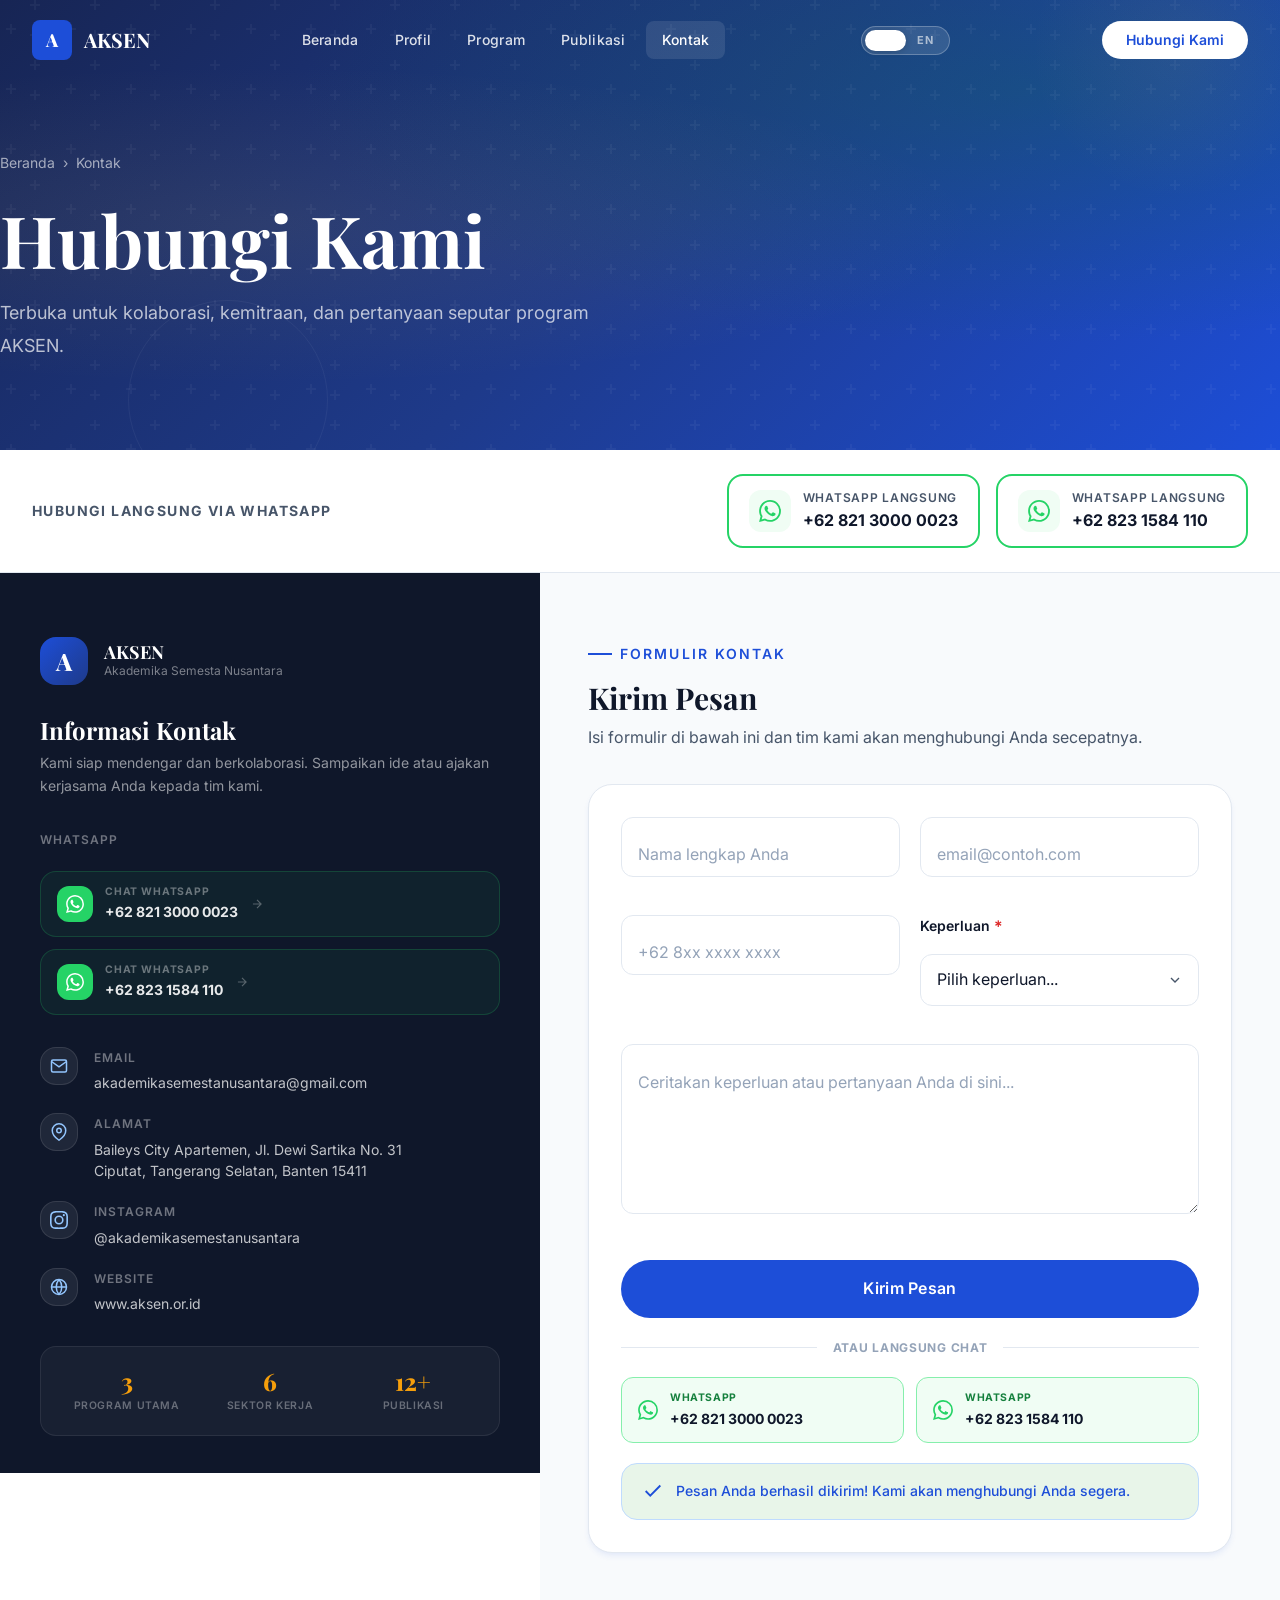
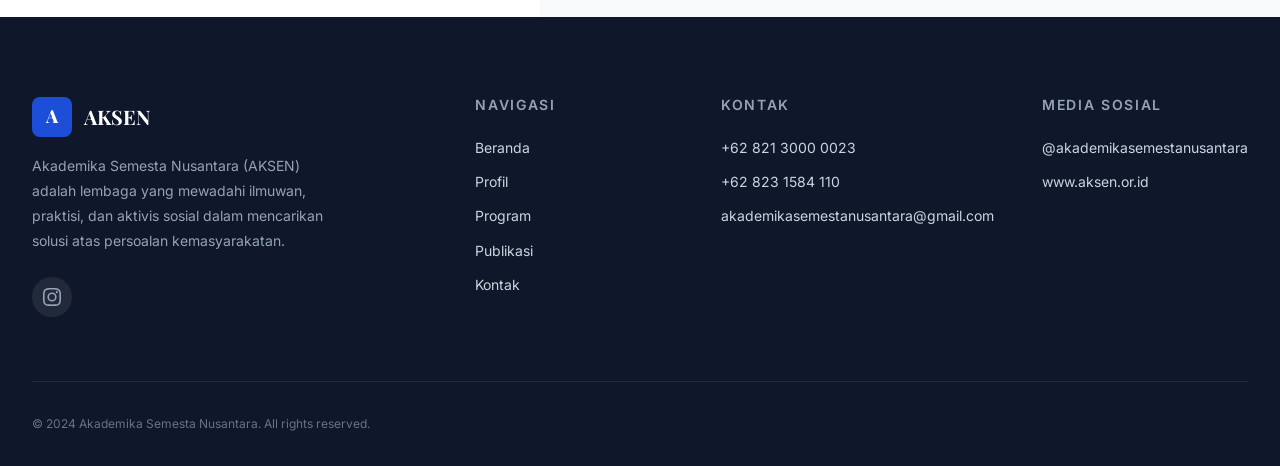
==== contact.html @ e9ad1ff6 "Add files via upload" ====
<!DOCTYPE html>
<html lang="id">
<head>
  <meta charset="UTF-8">
  <meta name="viewport" content="width=device-width, initial-scale=1.0">
  <meta name="description" content="Hubungi AKSEN — Akademika Semesta Nusantara. Alamat, telepon, email, dan formulir kontak untuk kerjasama, pertanyaan, dan kolaborasi.">
  <meta name="theme-color" content="#1D4ED8">
  <meta property="og:type"        content="website">
  <meta property="og:title"       content="Kontak | AKSEN — Akademika Semesta Nusantara">
  <meta property="og:description" content="Hubungi tim AKSEN untuk kerjasama, pelatihan, penelitian, atau konsultasi. Kami siap mendengar.">
  <meta property="og:url"         content="https://aksen.or.id/contact.html">
  <meta property="og:image"       content="https://aksen.or.id/assets/images/og-image.jpg">
  <meta name="twitter:card"  content="summary_large_image">
  <meta name="twitter:title" content="Kontak | AKSEN">
  <link rel="canonical" href="https://aksen.or.id/contact.html">
  <link rel="preconnect" href="https://fonts.googleapis.com">
  <link rel="preconnect" href="https://fonts.gstatic.com" crossorigin>
  <link href="https://fonts.googleapis.com/css2?family=Inter:wght@300;400;500;600;700&family=Playfair+Display:ital,wght@0,400;0,600;0,700;0,800;1,400;1,600&display=swap" rel="stylesheet">
  <link rel="stylesheet" href="css/reset.css">
  <link rel="stylesheet" href="css/tokens.css">
  <link rel="stylesheet" href="css/main.css">
  <link rel="stylesheet" href="css/components.css">
  <link rel="stylesheet" href="css/i18n.css">
  <link rel="stylesheet" href="css/pages.css">
  <title>Kontak | AKSEN — Akademika Semesta Nusantara</title>
</head>
<body>

  <div class="loader" id="loader"><div class="loader__spinner"></div></div>
  <a href="#main" class="skip-link">Skip to main content</a>

  <!-- ═══════════════ NAVIGATION -->
  <header>
    <nav class="nav" data-nav role="navigation" aria-label="Navigasi utama" data-i18n-aria="nav.aria">
      <div class="container nav__inner">
        <a href="index.html" class="nav__logo">
          <span class="nav__logo-icon">A</span><span>AKSEN</span>
        </a>
        <div class="nav__links">
          <a href="index.html"       class="nav__link"        data-i18n="nav.home">Beranda</a>
          <a href="profile.html"     class="nav__link"        data-i18n="nav.profile">Profil</a>
          <a href="program.html"     class="nav__link"        data-i18n="nav.programs">Program</a>
          <a href="publication.html" class="nav__link"        data-i18n="nav.publications">Publikasi</a>
          <a href="contact.html"     class="nav__link active" data-i18n="nav.contact">Kontak</a>
        </div>
        <button class="lang-toggle" data-lang-toggle data-active-lang="id" aria-label="Beralih ke Bahasa Inggris">
          <span class="lang-toggle__pill"></span>
          <span class="lang-toggle__label">ID</span>
          <span class="lang-toggle__label">EN</span>
        </button>
        <a href="contact.html" class="nav__cta" data-i18n="nav.cta">Hubungi Kami</a>
        <button class="nav__toggle" data-menu-toggle aria-label="Buka menu" aria-expanded="false">
          <span></span><span></span><span></span>
        </button>
      </div>
    </nav>
  </header>

  <div class="nav__mobile" data-mobile-menu>
    <a href="index.html"       data-i18n="nav.home">Beranda</a>
    <a href="profile.html"     data-i18n="nav.profile">Profil</a>
    <a href="program.html"     data-i18n="nav.programs">Program</a>
    <a href="publication.html" data-i18n="nav.publications">Publikasi</a>
    <a href="contact.html"     data-i18n="nav.contact">Kontak</a>
    <button class="lang-toggle" data-lang-toggle data-active-lang="id" aria-label="Ganti bahasa">
      <span class="lang-toggle__pill"></span>
      <span class="lang-toggle__label">ID</span>
      <span class="lang-toggle__label">EN</span>
    </button>
  </div>

  <main id="main" role="main">

    <!-- ═══════════════ PAGE HERO | wp:cover -->
    <section class="page-hero">
      <div class="page-hero__pattern"></div>
      <div class="geo-shape geo-shape--1"></div>
      <div class="geo-shape geo-shape--2"></div>
      <div class="container page-hero__content">
        <div class="page-hero__breadcrumb">
          <a href="index.html" data-i18n="common.home">Beranda</a>
          <span>›</span>
          <span data-i18n="nav.contact">Kontak</span>
        </div>
        <h1 class="page-hero__title" data-i18n="contact.hero.title">Hubungi Kami</h1>
        <p class="page-hero__text" data-i18n="contact.hero.text">
          Kami siap mendengar dan berkolaborasi. Sampaikan pertanyaan, ide, atau ajakan kerjasama Anda kepada tim AKSEN.
        </p>
      </div>
    </section>

    <!-- ═══════════════ QUICK WHATSAPP STRIP -->
    <div class="contact-quick">
      <div class="container contact-quick__inner">
        <span class="contact-quick__label">Hubungi Langsung via WhatsApp</span>
        <div class="contact-quick__btns">
          <a href="https://wa.me/6282130000023" target="_blank" rel="noopener" class="wa-btn-lg">
            <div class="wa-btn-lg__icon">
              <svg viewBox="0 0 24 24" fill="currentColor"><path d="M17.472 14.382c-.297-.149-1.758-.867-2.03-.967-.273-.099-.471-.148-.67.15-.197.297-.767.966-.94 1.164-.173.199-.347.223-.644.075-.297-.15-1.255-.463-2.39-1.475-.883-.788-1.48-1.761-1.653-2.059-.173-.297-.018-.458.13-.606.134-.133.298-.347.446-.52.149-.174.198-.298.298-.497.099-.198.05-.371-.025-.52-.075-.149-.669-1.612-.916-2.207-.242-.579-.487-.5-.669-.51-.173-.008-.371-.01-.57-.01-.198 0-.52.074-.792.372-.272.297-1.04 1.016-1.04 2.479 0 1.462 1.065 2.875 1.213 3.074.149.198 2.096 3.2 5.077 4.487.709.306 1.262.489 1.694.625.712.227 1.36.195 1.871.118.571-.085 1.758-.719 2.006-1.413.248-.694.248-1.289.173-1.413-.074-.124-.272-.198-.57-.347m-5.421 7.403h-.004a9.87 9.87 0 01-5.031-1.378l-.361-.214-3.741.982.998-3.648-.235-.374a9.86 9.86 0 01-1.51-5.26c.001-5.45 4.436-9.884 9.888-9.884 2.64 0 5.122 1.03 6.988 2.898a9.825 9.825 0 012.893 6.994c-.003 5.45-4.437 9.884-9.885 9.884m8.413-18.297A11.815 11.815 0 0012.05 0C5.495 0 .16 5.335.157 11.892c0 2.096.547 4.142 1.588 5.945L.057 24l6.305-1.654a11.882 11.882 0 005.683 1.448h.005c6.554 0 11.89-5.335 11.893-11.893a11.821 11.821 0 00-3.48-8.413z"/></svg>
            </div>
            <div class="wa-btn-lg__info">
              <span class="wa-btn-lg__label">WhatsApp Langsung</span>
              <span class="wa-btn-lg__num">+62 821 3000 0023</span>
            </div>
          </a>
          <a href="https://wa.me/6282315840110" target="_blank" rel="noopener" class="wa-btn-lg">
            <div class="wa-btn-lg__icon">
              <svg viewBox="0 0 24 24" fill="currentColor"><path d="M17.472 14.382c-.297-.149-1.758-.867-2.03-.967-.273-.099-.471-.148-.67.15-.197.297-.767.966-.94 1.164-.173.199-.347.223-.644.075-.297-.15-1.255-.463-2.39-1.475-.883-.788-1.48-1.761-1.653-2.059-.173-.297-.018-.458.13-.606.134-.133.298-.347.446-.52.149-.174.198-.298.298-.497.099-.198.05-.371-.025-.52-.075-.149-.669-1.612-.916-2.207-.242-.579-.487-.5-.669-.51-.173-.008-.371-.01-.57-.01-.198 0-.52.074-.792.372-.272.297-1.04 1.016-1.04 2.479 0 1.462 1.065 2.875 1.213 3.074.149.198 2.096 3.2 5.077 4.487.709.306 1.262.489 1.694.625.712.227 1.36.195 1.871.118.571-.085 1.758-.719 2.006-1.413.248-.694.248-1.289.173-1.413-.074-.124-.272-.198-.57-.347m-5.421 7.403h-.004a9.87 9.87 0 01-5.031-1.378l-.361-.214-3.741.982.998-3.648-.235-.374a9.86 9.86 0 01-1.51-5.26c.001-5.45 4.436-9.884 9.888-9.884 2.64 0 5.122 1.03 6.988 2.898a9.825 9.825 0 012.893 6.994c-.003 5.45-4.437 9.884-9.885 9.884m8.413-18.297A11.815 11.815 0 0012.05 0C5.495 0 .16 5.335.157 11.892c0 2.096.547 4.142 1.588 5.945L.057 24l6.305-1.654a11.882 11.882 0 005.683 1.448h.005c6.554 0 11.89-5.335 11.893-11.893a11.821 11.821 0 00-3.48-8.413z"/></svg>
            </div>
            <div class="wa-btn-lg__info">
              <span class="wa-btn-lg__label">WhatsApp Langsung</span>
              <span class="wa-btn-lg__num">+62 823 1584 110</span>
            </div>
          </a>
        </div>
      </div>
    </div>

    <!-- ═══════════════ CONTACT SPLIT LAYOUT | wp:columns -->
    <section class="contact-split" id="contact">

      <!-- Left Panel: Dark Navy with Info -->
      <div class="contact-split__left">
        <div class="contact-split__left-inner">
          <div class="contact-split__brand">
            <div class="contact-split__logo">A</div>
            <div>
              <p class="contact-split__org">AKSEN</p>
              <p class="contact-split__tagline">Akademika Semesta Nusantara</p>
            </div>
          </div>

          <div class="contact-split__intro">
            <h2 data-i18n="contact.info.title">Informasi Kontak</h2>
            <p>Kami siap mendengar dan berkolaborasi. Sampaikan ide atau ajakan kerjasama Anda kepada tim kami.</p>
          </div>

          <!-- WhatsApp Cards -->
          <div class="contact-wa-cards">
            <p class="contact-split__item-label" style="margin-bottom:var(--space-2)">WhatsApp</p>
            <a href="https://wa.me/6282130000023" target="_blank" rel="noopener" class="contact-wa-item">
              <div class="contact-wa-item__icon">
                <svg viewBox="0 0 24 24" fill="currentColor"><path d="M17.472 14.382c-.297-.149-1.758-.867-2.03-.967-.273-.099-.471-.148-.67.15-.197.297-.767.966-.94 1.164-.173.199-.347.223-.644.075-.297-.15-1.255-.463-2.39-1.475-.883-.788-1.48-1.761-1.653-2.059-.173-.297-.018-.458.13-.606.134-.133.298-.347.446-.52.149-.174.198-.298.298-.497.099-.198.05-.371-.025-.52-.075-.149-.669-1.612-.916-2.207-.242-.579-.487-.5-.669-.51-.173-.008-.371-.01-.57-.01-.198 0-.52.074-.792.372-.272.297-1.04 1.016-1.04 2.479 0 1.462 1.065 2.875 1.213 3.074.149.198 2.096 3.2 5.077 4.487.709.306 1.262.489 1.694.625.712.227 1.36.195 1.871.118.571-.085 1.758-.719 2.006-1.413.248-.694.248-1.289.173-1.413-.074-.124-.272-.198-.57-.347m-5.421 7.403h-.004a9.87 9.87 0 01-5.031-1.378l-.361-.214-3.741.982.998-3.648-.235-.374a9.86 9.86 0 01-1.51-5.26c.001-5.45 4.436-9.884 9.888-9.884 2.64 0 5.122 1.03 6.988 2.898a9.825 9.825 0 012.893 6.994c-.003 5.45-4.437 9.884-9.885 9.884m8.413-18.297A11.815 11.815 0 0012.05 0C5.495 0 .16 5.335.157 11.892c0 2.096.547 4.142 1.588 5.945L.057 24l6.305-1.654a11.882 11.882 0 005.683 1.448h.005c6.554 0 11.89-5.335 11.893-11.893a11.821 11.821 0 00-3.48-8.413z"/></svg>
              </div>
              <div class="contact-wa-item__text">
                <span class="contact-wa-item__label">Chat WhatsApp</span>
                <span class="contact-wa-item__num">+62 821 3000 0023</span>
              </div>
              <svg width="14" height="14" viewBox="0 0 24 24" fill="none" stroke="rgba(255,255,255,0.3)" stroke-width="2"><path d="M5 12h14M12 5l7 7-7 7"/></svg>
            </a>
            <a href="https://wa.me/6282315840110" target="_blank" rel="noopener" class="contact-wa-item">
              <div class="contact-wa-item__icon">
                <svg viewBox="0 0 24 24" fill="currentColor"><path d="M17.472 14.382c-.297-.149-1.758-.867-2.03-.967-.273-.099-.471-.148-.67.15-.197.297-.767.966-.94 1.164-.173.199-.347.223-.644.075-.297-.15-1.255-.463-2.39-1.475-.883-.788-1.48-1.761-1.653-2.059-.173-.297-.018-.458.13-.606.134-.133.298-.347.446-.52.149-.174.198-.298.298-.497.099-.198.05-.371-.025-.52-.075-.149-.669-1.612-.916-2.207-.242-.579-.487-.5-.669-.51-.173-.008-.371-.01-.57-.01-.198 0-.52.074-.792.372-.272.297-1.04 1.016-1.04 2.479 0 1.462 1.065 2.875 1.213 3.074.149.198 2.096 3.2 5.077 4.487.709.306 1.262.489 1.694.625.712.227 1.36.195 1.871.118.571-.085 1.758-.719 2.006-1.413.248-.694.248-1.289.173-1.413-.074-.124-.272-.198-.57-.347m-5.421 7.403h-.004a9.87 9.87 0 01-5.031-1.378l-.361-.214-3.741.982.998-3.648-.235-.374a9.86 9.86 0 01-1.51-5.26c.001-5.45 4.436-9.884 9.888-9.884 2.64 0 5.122 1.03 6.988 2.898a9.825 9.825 0 012.893 6.994c-.003 5.45-4.437 9.884-9.885 9.884m8.413-18.297A11.815 11.815 0 0012.05 0C5.495 0 .16 5.335.157 11.892c0 2.096.547 4.142 1.588 5.945L.057 24l6.305-1.654a11.882 11.882 0 005.683 1.448h.005c6.554 0 11.89-5.335 11.893-11.893a11.821 11.821 0 00-3.48-8.413z"/></svg>
              </div>
              <div class="contact-wa-item__text">
                <span class="contact-wa-item__label">Chat WhatsApp</span>
                <span class="contact-wa-item__num">+62 823 1584 110</span>
              </div>
              <svg width="14" height="14" viewBox="0 0 24 24" fill="none" stroke="rgba(255,255,255,0.3)" stroke-width="2"><path d="M5 12h14M12 5l7 7-7 7"/></svg>
            </a>
          </div>

          <div class="contact-split__items">
            <div class="contact-split__item">
              <div class="contact-split__item-icon">
                <svg width="18" height="18" viewBox="0 0 24 24" fill="none" stroke="currentColor" stroke-width="2"><path d="M4 4h16c1.1 0 2 .9 2 2v12c0 1.1-.9 2-2 2H4c-1.1 0-2-.9-2-2V6c0-1.1.9-2 2-2z"/><polyline points="22,6 12,13 2,6"/></svg>
              </div>
              <div>
                <p class="contact-split__item-label" data-i18n="contact.email.label">Email</p>
                <a href="mailto:akademikasemestanusantara@gmail.com" class="contact-split__item-value">akademikasemestanusantara@gmail.com</a>
              </div>
            </div>
            <div class="contact-split__item">
              <div class="contact-split__item-icon">
                <svg width="18" height="18" viewBox="0 0 24 24" fill="none" stroke="currentColor" stroke-width="2"><path d="M21 10c0 7-9 13-9 13s-9-6-9-13a9 9 0 0118 0z"/><circle cx="12" cy="10" r="3"/></svg>
              </div>
              <div>
                <p class="contact-split__item-label" data-i18n="contact.address.label">Alamat</p>
                <p class="contact-split__item-value">Baileys City Apartemen, Jl. Dewi Sartika No. 31</p>
                <p class="contact-split__item-value">Ciputat, Tangerang Selatan, Banten 15411</p>
              </div>
            </div>
            <div class="contact-split__item">
              <div class="contact-split__item-icon">
                <svg width="18" height="18" viewBox="0 0 24 24" fill="currentColor"><path d="M12 2.163c3.204 0 3.584.012 4.85.07 3.252.148 4.771 1.691 4.919 4.919.058 1.265.069 1.645.069 4.849 0 3.205-.012 3.584-.069 4.849-.149 3.225-1.664 4.771-4.919 4.919-1.266.058-1.644.07-4.85.07-3.204 0-3.584-.012-4.849-.07-3.26-.149-4.771-1.699-4.919-4.92-.058-1.265-.07-1.644-.07-4.849 0-3.204.013-3.583.07-4.849.149-3.227 1.664-4.771 4.919-4.919 1.266-.057 1.645-.069 4.849-.069zM12 0C8.741 0 8.333.014 7.053.072 2.695.272.273 2.69.073 7.052.014 8.333 0 8.741 0 12c0 3.259.014 3.668.072 4.948.2 4.358 2.618 6.78 6.98 6.98C8.333 23.986 8.741 24 12 24c3.259 0 3.668-.014 4.948-.072 4.354-.2 6.782-2.618 6.979-6.98.059-1.28.073-1.689.073-4.948 0-3.259-.014-3.667-.072-4.947-.196-4.354-2.617-6.78-6.979-6.98C15.668.014 15.259 0 12 0zm0 5.838a6.162 6.162 0 100 12.324 6.162 6.162 0 000-12.324zM12 16a4 4 0 110-8 4 4 0 010 8zm6.406-11.845a1.44 1.44 0 100 2.881 1.44 1.44 0 000-2.881z"/></svg>
              </div>
              <div>
                <p class="contact-split__item-label" data-i18n="contact.social.label">Instagram</p>
                <a href="https://www.instagram.com/akademikasemestanusantara" target="_blank" rel="noopener" class="contact-split__item-value">@akademikasemestanusantara</a>
              </div>
            </div>
            <div class="contact-split__item">
              <div class="contact-split__item-icon">
                <svg width="18" height="18" viewBox="0 0 24 24" fill="none" stroke="currentColor" stroke-width="2"><circle cx="12" cy="12" r="10"/><path d="M2 12h20M12 2a15.3 15.3 0 010 20M12 2a15.3 15.3 0 000 20"/></svg>
              </div>
              <div>
                <p class="contact-split__item-label">Website</p>
                <a href="https://www.aksen.or.id" target="_blank" rel="noopener" class="contact-split__item-value">www.aksen.or.id</a>
              </div>
            </div>
          </div>

          <!-- Credibility Stats -->
          <div class="contact-split__stats">
            <div class="contact-split__stat">
              <span class="contact-split__stat-num">3</span>
              <span class="contact-split__stat-label">Program Utama</span>
            </div>
            <div class="contact-split__stat">
              <span class="contact-split__stat-num">6</span>
              <span class="contact-split__stat-label">Sektor Kerja</span>
            </div>
            <div class="contact-split__stat">
              <span class="contact-split__stat-num">12+</span>
              <span class="contact-split__stat-label">Publikasi</span>
            </div>
          </div>

          <!-- Trust indicators -->
          <div class="contact-trust">
            <span class="contact-trust__icon">⚖️</span>
            <div class="contact-trust__text">
              <strong>Lembaga Terdaftar Resmi</strong>
              Berbadan hukum &amp; beroperasi secara transparan di Indonesia
            </div>
          </div>
          <div class="contact-trust">
            <span class="contact-trust__icon">🕐</span>
            <div class="contact-trust__text">
              <strong>Respons Cepat</strong>
              Tim kami merespons dalam 1 × 24 jam kerja
            </div>
          </div>

          <!-- Map -->
          <div class="contact-split__map">
            <iframe
              title="Lokasi AKSEN — Baileys City Apartemen, Ciputat"
              src="https://www.google.com/maps/embed?pb=!1m18!1m12!1m3!1d3965.3478741888765!2d106.7421833147695!3d-6.338476995370765!2m3!1f0!2f0!3f0!3m2!1i1024!2i768!4f13.1!3m3!1m2!1s0x2e69ef14b7bdb88b%3A0xe18cc4474f1b5b89!2sJl.%20Dewi%20Sartika%20No.31%2C%20Ciputat%2C%20Kec.%20Ciputat%2C%20Kota%20Tangerang%20Selatan%2C%20Banten!5e0!3m2!1sid!2sid!4v1670000000000!5m2!1sid!2sid"
              width="100%" height="200" style="border:0;border-radius:var(--radius-lg);filter:grayscale(30%)" allowfullscreen loading="lazy" referrerpolicy="no-referrer-when-downgrade">
            </iframe>
          </div>
        </div>
      </div>

      <!-- Right Panel: White Form -->
      <div class="contact-split__right">
        <div class="contact-split__right-inner">
          <div class="contact-split__form-header">
            <span class="section-label" style="color:var(--c-primary)">Formulir Kontak</span>
            <h2 data-i18n="contact.form.title">Kirim Pesan</h2>
            <p data-i18n="contact.form.text">Isi formulir di bawah ini dan tim kami akan menghubungi Anda secepatnya — biasanya dalam 1 × 24 jam kerja.</p>
          </div>

          <form class="contact-form" id="contactForm" novalidate>

            <div class="form-row">
              <div class="form-group form-group--float">
                <input type="text" id="nama" name="nama" class="form-input"
                  data-i18n-placeholder="contact.form.name.ph" placeholder=" "
                  autocomplete="name" required>
                <label for="nama" class="form-label">
                  <span data-i18n="contact.form.name">Nama Lengkap</span>
                  <span class="form-required" aria-hidden="true">*</span>
                </label>
                <span class="form-error" id="namaError"></span>
              </div>

              <div class="form-group form-group--float">
                <input type="email" id="email" name="email" class="form-input"
                  data-i18n-placeholder="contact.form.email.ph" placeholder=" "
                  autocomplete="email" required>
                <label for="email" class="form-label">
                  <span data-i18n="contact.form.email">Email</span>
                  <span class="form-required" aria-hidden="true">*</span>
                </label>
                <span class="form-error" id="emailError"></span>
              </div>
            </div>

            <div class="form-row">
              <div class="form-group form-group--float">
                <input type="tel" id="telepon" name="telepon" class="form-input"
                  data-i18n-placeholder="contact.form.phone.ph" placeholder=" "
                  autocomplete="tel">
                <label for="telepon" class="form-label">
                  <span data-i18n="contact.form.phone">Nomor Telepon / WhatsApp</span>
                </label>
              </div>

              <div class="form-group">
                <label for="keperluan" class="form-label">
                  <span data-i18n="contact.form.purpose">Keperluan</span>
                  <span class="form-required" aria-hidden="true">*</span>
                </label>
                <div class="form-select-wrapper">
                  <select id="keperluan" name="keperluan" class="form-input form-select" required>
                    <option value="" disabled selected data-i18n="contact.form.purpose.ph">Pilih keperluan...</option>
                    <option value="kerjasama"   data-i18n="contact.form.purpose.collab">Kerjasama / Kolaborasi</option>
                    <option value="pelatihan"   data-i18n="contact.form.purpose.train">Pelatihan / Workshop</option>
                    <option value="penelitian"  data-i18n="contact.form.purpose.research">Penelitian Bersama</option>
                    <option value="konsultasi"  data-i18n="contact.form.purpose.consult">Konsultasi</option>
                    <option value="pertanyaan"  data-i18n="contact.form.purpose.info">Pertanyaan Umum</option>
                    <option value="lainnya"     data-i18n="contact.form.purpose.other">Lainnya</option>
                  </select>
                  <svg class="form-select-arrow" width="16" height="16" viewBox="0 0 24 24" fill="none" stroke="currentColor" stroke-width="2"><polyline points="6 9 12 15 18 9"/></svg>
                </div>
                <span class="form-error" id="keperluanError"></span>
              </div>
            </div>

            <div class="form-group form-group--float">
              <textarea id="pesan" name="pesan" class="form-input form-textarea" rows="5"
                data-i18n-placeholder="contact.form.message.ph"
                placeholder=" "
                required></textarea>
              <label for="pesan" class="form-label form-label--textarea">
                <span data-i18n="contact.form.message">Pesan</span>
                <span class="form-required" aria-hidden="true">*</span>
              </label>
              <span class="form-error" id="pesanError"></span>
            </div>

            <button type="submit" class="btn btn--primary btn--lg btn--full" id="submitBtn">
              <span class="btn-text" data-i18n="contact.form.send">Kirim Pesan</span>
              <span class="btn-loading" hidden aria-hidden="true">
                <svg width="18" height="18" viewBox="0 0 24 24" fill="none" stroke="currentColor" stroke-width="2" class="spin"><circle cx="12" cy="12" r="10" stroke-opacity=".25"/><path d="M12 2a10 10 0 010 20" stroke-opacity=".75"/></svg>
              </span>
            </button>

            <!-- Or divider -->
            <div class="form-or-divider">
              <div class="form-or-divider__line"></div>
              <span class="form-or-divider__text">ATAU LANGSUNG CHAT</span>
              <div class="form-or-divider__line"></div>
            </div>

            <!-- WA direct buttons inside form -->
            <div class="form-wa-grid">
              <a href="https://wa.me/6282130000023" target="_blank" rel="noopener" class="form-wa-btn">
                <svg width="20" height="20" viewBox="0 0 24 24" fill="#25D366"><path d="M17.472 14.382c-.297-.149-1.758-.867-2.03-.967-.273-.099-.471-.148-.67.15-.197.297-.767.966-.94 1.164-.173.199-.347.223-.644.075-.297-.15-1.255-.463-2.39-1.475-.883-.788-1.48-1.761-1.653-2.059-.173-.297-.018-.458.13-.606.134-.133.298-.347.446-.52.149-.174.198-.298.298-.497.099-.198.05-.371-.025-.52-.075-.149-.669-1.612-.916-2.207-.242-.579-.487-.5-.669-.51-.173-.008-.371-.01-.57-.01-.198 0-.52.074-.792.372-.272.297-1.04 1.016-1.04 2.479 0 1.462 1.065 2.875 1.213 3.074.149.198 2.096 3.2 5.077 4.487.709.306 1.262.489 1.694.625.712.227 1.36.195 1.871.118.571-.085 1.758-.719 2.006-1.413.248-.694.248-1.289.173-1.413-.074-.124-.272-.198-.57-.347m-5.421 7.403h-.004a9.87 9.87 0 01-5.031-1.378l-.361-.214-3.741.982.998-3.648-.235-.374a9.86 9.86 0 01-1.51-5.26c.001-5.45 4.436-9.884 9.888-9.884 2.64 0 5.122 1.03 6.988 2.898a9.825 9.825 0 012.893 6.994c-.003 5.45-4.437 9.884-9.885 9.884m8.413-18.297A11.815 11.815 0 0012.05 0C5.495 0 .16 5.335.157 11.892c0 2.096.547 4.142 1.588 5.945L.057 24l6.305-1.654a11.882 11.882 0 005.683 1.448h.005c6.554 0 11.89-5.335 11.893-11.893a11.821 11.821 0 00-3.48-8.413z"/></svg>
                <div class="form-wa-btn__text">
                  <span class="form-wa-btn__label">WhatsApp</span>
                  <span class="form-wa-btn__num">+62 821 3000 0023</span>
                </div>
              </a>
              <a href="https://wa.me/6282315840110" target="_blank" rel="noopener" class="form-wa-btn">
                <svg width="20" height="20" viewBox="0 0 24 24" fill="#25D366"><path d="M17.472 14.382c-.297-.149-1.758-.867-2.03-.967-.273-.099-.471-.148-.67.15-.197.297-.767.966-.94 1.164-.173.199-.347.223-.644.075-.297-.15-1.255-.463-2.39-1.475-.883-.788-1.48-1.761-1.653-2.059-.173-.297-.018-.458.13-.606.134-.133.298-.347.446-.52.149-.174.198-.298.298-.497.099-.198.05-.371-.025-.52-.075-.149-.669-1.612-.916-2.207-.242-.579-.487-.5-.669-.51-.173-.008-.371-.01-.57-.01-.198 0-.52.074-.792.372-.272.297-1.04 1.016-1.04 2.479 0 1.462 1.065 2.875 1.213 3.074.149.198 2.096 3.2 5.077 4.487.709.306 1.262.489 1.694.625.712.227 1.36.195 1.871.118.571-.085 1.758-.719 2.006-1.413.248-.694.248-1.289.173-1.413-.074-.124-.272-.198-.57-.347m-5.421 7.403h-.004a9.87 9.87 0 01-5.031-1.378l-.361-.214-3.741.982.998-3.648-.235-.374a9.86 9.86 0 01-1.51-5.26c.001-5.45 4.436-9.884 9.888-9.884 2.64 0 5.122 1.03 6.988 2.898a9.825 9.825 0 012.893 6.994c-.003 5.45-4.437 9.884-9.885 9.884m8.413-18.297A11.815 11.815 0 0012.05 0C5.495 0 .16 5.335.157 11.892c0 2.096.547 4.142 1.588 5.945L.057 24l6.305-1.654a11.882 11.882 0 005.683 1.448h.005c6.554 0 11.89-5.335 11.893-11.893a11.821 11.821 0 00-3.48-8.413z"/></svg>
                <div class="form-wa-btn__text">
                  <span class="form-wa-btn__label">WhatsApp</span>
                  <span class="form-wa-btn__num">+62 823 1584 110</span>
                </div>
              </a>
            </div>

            <div class="form-success" id="formSuccess" hidden role="alert">
              <svg width="22" height="22" viewBox="0 0 24 24" fill="none" stroke="currentColor" stroke-width="2"><polyline points="20 6 9 17 4 12"/></svg>
              <span data-i18n="contact.form.success">Pesan Anda berhasil dikirim! Kami akan menghubungi Anda segera.</span>
            </div>

          </form>
        </div>
      </div>

    </section>

  </main>

  <!-- ═══════════════ FOOTER -->
  <footer class="footer" role="contentinfo">
    <div class="container">
      <div class="footer__grid">
        <div class="footer__brand">
          <a href="index.html" class="nav__logo" style="color:var(--c-white);margin-bottom:var(--space-3)">
            <span class="nav__logo-icon">A</span><span>AKSEN</span>
          </a>
          <p data-i18n="footer.about.text">Akademika Semesta Nusantara (AKSEN) adalah lembaga yang mewadahi ilmuwan, praktisi, dan aktivis sosial dalam mencarikan solusi atas persoalan kemasyarakatan.</p>
          <div class="footer__social">
            <a href="https://www.instagram.com/akademikasemestanusantara" target="_blank" rel="noopener" aria-label="Instagram">
              <svg width="18" height="18" viewBox="0 0 24 24" fill="currentColor"><path d="M12 2.163c3.204 0 3.584.012 4.85.07 3.252.148 4.771 1.691 4.919 4.919.058 1.265.069 1.645.069 4.849 0 3.205-.012 3.584-.069 4.849-.149 3.225-1.664 4.771-4.919 4.919-1.266.058-1.644.07-4.85.07-3.204 0-3.584-.012-4.849-.07-3.26-.149-4.771-1.699-4.919-4.92-.058-1.265-.07-1.644-.07-4.849 0-3.204.013-3.583.07-4.849.149-3.227 1.664-4.771 4.919-4.919 1.266-.057 1.645-.069 4.849-.069zM12 0C8.741 0 8.333.014 7.053.072 2.695.272.273 2.69.073 7.052.014 8.333 0 8.741 0 12c0 3.259.014 3.668.072 4.948.2 4.358 2.618 6.78 6.98 6.98C8.333 23.986 8.741 24 12 24c3.259 0 3.668-.014 4.948-.072 4.354-.2 6.782-2.618 6.979-6.98.059-1.28.073-1.689.073-4.948 0-3.259-.014-3.667-.072-4.947-.196-4.354-2.617-6.78-6.979-6.98C15.668.014 15.259 0 12 0zm0 5.838a6.162 6.162 0 100 12.324 6.162 6.162 0 000-12.324zM12 16a4 4 0 110-8 4 4 0 010 8zm6.406-11.845a1.44 1.44 0 100 2.881 1.44 1.44 0 000-2.881z"/></svg>
            </a>
          </div>
        </div>
        <div>
          <h4 class="footer__title" data-i18n="footer.nav.title">Navigasi</h4>
          <div class="footer__links">
            <a href="index.html"       data-i18n="nav.home">Beranda</a>
            <a href="profile.html"     data-i18n="nav.profile">Profil</a>
            <a href="program.html"     data-i18n="nav.programs">Program</a>
            <a href="publication.html" data-i18n="nav.publications">Publikasi</a>
            <a href="contact.html"     data-i18n="nav.contact">Kontak</a>
          </div>
        </div>
        <div>
          <h4 class="footer__title" data-i18n="footer.contact.title">Kontak</h4>
          <div class="footer__links">
            <a href="https://wa.me/6282130000023" target="_blank" rel="noopener">+62 821 3000 0023</a>
            <a href="https://wa.me/6282315840110" target="_blank" rel="noopener">+62 823 1584 110</a>
            <a href="mailto:akademikasemestanusantara@gmail.com">akademikasemestanusantara@gmail.com</a>
          </div>
        </div>
        <div>
          <h4 class="footer__title" data-i18n="footer.social.title">Media Sosial</h4>
          <div class="footer__links">
            <a href="https://www.instagram.com/akademikasemestanusantara" target="_blank" rel="noopener">@akademikasemestanusantara</a>
            <a href="https://www.aksen.or.id" target="_blank" rel="noopener">www.aksen.or.id</a>
          </div>
        </div>
      </div>
      <div class="footer__bottom">
        <span data-i18n="footer.copyright">© 2024 Akademika Semesta Nusantara. All rights reserved.</span>
      </div>
    </div>
  </footer>

  <script src="js/i18n.js"      defer></script>
  <script src="js/main.js"      defer></script>
  <script src="js/contact.js"   defer></script>
</body>
</html>
---- css/tokens.css ----
/* ============================================================
   Akademika Semesta Nusantara — Design Tokens
   ============================================================ */

:root {
  /* ── Brand Colors ── */
  --c-primary:       #1D4ED8;
  --c-primary-dark:  #1E3A8A;
  --c-primary-light: #EFF6FF;
  --c-primary-100:   #BFDBFE;
  --c-primary-200:   #93C5FD;
  --c-primary-600:   #2563EB;
  --c-primary-900:   #172554;

  --c-accent:        #F59E0B;
  --c-accent-dark:   #B45309;
  --c-accent-light:  #FEF3C7;

  --c-red:           #DC2626;
  --c-red-dark:      #991B1B;
  --c-red-light:     #FEE2E2;

  --c-blue:          #1D4ED8;
  --c-blue-dark:     #1E3A8A;
  --c-blue-light:    #EFF6FF;

  /* ── Semantic Colors ── */
  --c-success:       #10B981;
  --c-warning:       #F59E0B;
  --c-error:         #EF4444;
  --c-info:          #3B82F6;

  /* ── Neutral Scale ── */
  --c-white:         #FFFFFF;
  --c-gray-50:       #F8FAFC;
  --c-gray-100:      #F1F5F9;
  --c-gray-200:      #E2E8F0;
  --c-gray-300:      #CBD5E1;
  --c-gray-400:      #94A3B8;
  --c-gray-500:      #64748B;
  --c-gray-600:      #475569;
  --c-gray-700:      #334155;
  --c-gray-800:      #1E293B;
  --c-gray-900:      #0F172A;

  /* ── Semantic Mappings ── */
  --c-bg:            var(--c-white);
  --c-bg-alt:        var(--c-gray-50);
  --c-bg-dark:       #0F172A;
  --c-text:          var(--c-gray-900);
  --c-text-muted:    var(--c-gray-600);
  --c-text-light:    var(--c-gray-400);
  --c-text-on-dark:  var(--c-white);
  --c-border:        var(--c-gray-200);

  /* ── Typography ── */
  --font-display:    'Playfair Display', Georgia, serif;
  --font-body:       'Inter', -apple-system, BlinkMacSystemFont, 'Segoe UI', sans-serif;
  --font-mono:       'JetBrains Mono', 'Fira Code', monospace;

  /* ── Type Scale (fluid) ── */
  --text-xs:    clamp(0.7rem, 0.65rem + 0.25vw, 0.75rem);
  --text-sm:    clamp(0.8rem, 0.75rem + 0.25vw, 0.875rem);
  --text-base:  clamp(0.938rem, 0.875rem + 0.3vw, 1rem);
  --text-lg:    clamp(1.063rem, 1rem + 0.3vw, 1.125rem);
  --text-xl:    clamp(1.15rem, 1rem + 0.5vw, 1.25rem);
  --text-2xl:   clamp(1.35rem, 1.1rem + 0.8vw, 1.5rem);
  --text-3xl:   clamp(1.6rem, 1.2rem + 1.2vw, 1.875rem);
  --text-4xl:   clamp(1.8rem, 1.3rem + 1.6vw, 2.25rem);
  --text-5xl:   clamp(2.2rem, 1.5rem + 2.2vw, 3rem);
  --text-6xl:   clamp(2.8rem, 1.8rem + 3vw, 3.75rem);
  --text-7xl:   clamp(3.2rem, 2rem + 3.5vw, 4.5rem);

  /* ── Spacing ── */
  --space-1:   0.25rem;
  --space-2:   0.5rem;
  --space-3:   0.75rem;
  --space-4:   1rem;
  --space-5:   1.25rem;
  --space-6:   1.5rem;
  --space-8:   2rem;
  --space-10:  2.5rem;
  --space-12:  3rem;
  --space-16:  4rem;
  --space-20:  5rem;
  --space-24:  6rem;
  --space-32:  8rem;

  /* ── Layout ── */
  --container:          1280px;
  --container-narrow:   800px;
  --container-wide:     1440px;
  --container-padding:  clamp(1rem, 5vw, 2rem);

  /* ── Shape ── */
  --radius-sm:   4px;
  --radius:      8px;
  --radius-md:   12px;
  --radius-lg:   16px;
  --radius-xl:   24px;
  --radius-full: 9999px;

  /* ── Shadow ── */
  --shadow-sm:   0 1px 2px rgba(29,78,216,0.05);
  --shadow:      0 1px 3px rgba(29,78,216,0.08), 0 1px 2px rgba(29,78,216,0.04);
  --shadow-md:   0 4px 6px -1px rgba(29,78,216,0.08), 0 2px 4px -2px rgba(29,78,216,0.04);
  --shadow-lg:   0 10px 15px -3px rgba(29,78,216,0.10), 0 4px 6px -4px rgba(29,78,216,0.04);
  --shadow-xl:   0 20px 25px -5px rgba(29,78,216,0.12), 0 8px 10px -6px rgba(29,78,216,0.04);
  --shadow-glow: 0 0 30px rgba(29,78,216,0.25);

  /* ── Transitions ── */
  --t-fast:    150ms cubic-bezier(0.4, 0, 0.2, 1);
  --t:         250ms cubic-bezier(0.4, 0, 0.2, 1);
  --t-slow:    400ms cubic-bezier(0.4, 0, 0.2, 1);
  --t-spring:  500ms cubic-bezier(0.34, 1.56, 0.64, 1);

  /* ── Z-Index ── */
  --z-dropdown: 100;
  --z-sticky:   200;
  --z-overlay:  300;
  --z-modal:    400;
  --z-toast:    500;
}
---- css/main.css ----
/* ============================================================
   Akademika Semesta Nusantara — Global Styles
   ============================================================ */

/* ── Layout ── */
.container {
  width: 100%;
  max-width: var(--container);
  margin: 0 auto;
  padding: 0 var(--container-padding);
}

.container--narrow {
  max-width: var(--container-narrow);
}

.container--wide {
  max-width: var(--container-wide);
}

/* ── Typography ── */
body {
  font-family: var(--font-body);
  font-size: var(--text-base);
  color: var(--c-text);
  background: var(--c-bg);
  overflow-x: hidden;
}

h1, h2, h3, h4, h5, h6 {
  font-family: var(--font-display);
  line-height: 1.15;
  font-weight: 700;
  color: var(--c-text);
}

h1 { font-size: var(--text-7xl); }
h2 { font-size: var(--text-5xl); }
h3 { font-size: var(--text-3xl); }
h4 { font-size: var(--text-2xl); }
h5 { font-size: var(--text-xl); }
h6 { font-size: var(--text-lg); }

p {
  color: var(--c-text-muted);
  line-height: 1.8;
  max-width: 70ch;
}

.text-gradient {
  background: linear-gradient(135deg, var(--c-primary), var(--c-accent));
  -webkit-background-clip: text;
  -webkit-text-fill-color: transparent;
  background-clip: text;
}

.section-label {
  display: inline-flex;
  align-items: center;
  gap: var(--space-2);
  font-family: var(--font-body);
  font-size: var(--text-sm);
  font-weight: 600;
  letter-spacing: 0.15em;
  text-transform: uppercase;
  color: var(--c-primary);
  margin-bottom: var(--space-4);
}

.section-label::before {
  content: '';
  display: inline-block;
  width: 24px;
  height: 2px;
  background: var(--c-primary);
}

.section-title {
  margin-bottom: var(--space-4);
}

.section-subtitle {
  font-family: var(--font-body);
  font-size: var(--text-lg);
  font-weight: 400;
  color: var(--c-text-muted);
  max-width: 60ch;
  line-height: 1.7;
}

.text-center { text-align: center; }
.text-center .section-subtitle { margin-inline: auto; }

/* ── Section Spacing ── */
.section {
  padding: var(--space-24) 0;
  position: relative;
}

.section--sm { padding: var(--space-16) 0; }
.section--lg { padding: var(--space-32) 0; }
.section--dark {
  background: var(--c-bg-dark);
  color: var(--c-text-on-dark);
}
.section--dark h1,
.section--dark h2,
.section--dark h3,
.section--dark h4 {
  color: var(--c-text-on-dark);
}
.section--dark p,
.section--dark .section-subtitle {
  color: var(--c-gray-400);
}
.section--dark .section-label {
  color: var(--c-accent);
}
.section--dark .section-label::before {
  background: var(--c-accent);
}
.section--alt {
  background: var(--c-bg-alt);
}

/* ── Accessibility ── */
.skip-link {
  position: absolute;
  top: -100%;
  left: 1rem;
  background: var(--c-primary);
  color: var(--c-white);
  padding: var(--space-2) var(--space-4);
  border-radius: var(--radius);
  z-index: var(--z-toast);
  font-weight: 600;
  font-size: var(--text-sm);
  transition: top var(--t);
}

.skip-link:focus {
  top: 1rem;
}

*:focus-visible {
  outline: 2px solid var(--c-primary);
  outline-offset: 2px;
}

/* ── Scroll Reveal Animations ── */
[data-reveal] {
  opacity: 0;
  transform: translateY(30px);
  transition: opacity 0.7s cubic-bezier(0.16, 1, 0.3, 1),
              transform 0.7s cubic-bezier(0.16, 1, 0.3, 1);
}

[data-reveal="left"] {
  transform: translateX(-40px);
}

[data-reveal="right"] {
  transform: translateX(40px);
}

[data-reveal="scale"] {
  transform: scale(0.92);
}

[data-reveal="fade"] {
  transform: none;
}

[data-reveal].visible {
  opacity: 1;
  transform: translateY(0) translateX(0) scale(1);
}

/* Stagger children */
[data-reveal-stagger] > * {
  opacity: 0;
  transform: translateY(20px);
  transition: opacity 0.5s cubic-bezier(0.16, 1, 0.3, 1),
              transform 0.5s cubic-bezier(0.16, 1, 0.3, 1);
}

[data-reveal-stagger].visible > * {
  opacity: 1;
  transform: translateY(0);
}

[data-reveal-stagger].visible > *:nth-child(1) { transition-delay: 0ms; }
[data-reveal-stagger].visible > *:nth-child(2) { transition-delay: 100ms; }
[data-reveal-stagger].visible > *:nth-child(3) { transition-delay: 200ms; }
[data-reveal-stagger].visible > *:nth-child(4) { transition-delay: 300ms; }
[data-reveal-stagger].visible > *:nth-child(5) { transition-delay: 400ms; }
[data-reveal-stagger].visible > *:nth-child(6) { transition-delay: 500ms; }

/* ── Magnetic Cursor Effect Area ── */
.magnetic {
  transition: transform var(--t-spring);
}

/* ── Custom Scrollbar ── */
::-webkit-scrollbar {
  width: 8px;
}
::-webkit-scrollbar-track {
  background: var(--c-gray-100);
}
::-webkit-scrollbar-thumb {
  background: var(--c-primary-200);
  border-radius: var(--radius-full);
}
::-webkit-scrollbar-thumb:hover {
  background: var(--c-primary);
}

/* ── Reduced Motion ── */
@media (prefers-reduced-motion: reduce) {
  *, *::before, *::after {
    animation-duration: 0.01ms !important;
    animation-iteration-count: 1 !important;
    transition-duration: 0.01ms !important;
    scroll-behavior: auto !important;
  }
  [data-reveal],
  [data-reveal-stagger] > * {
    opacity: 1;
    transform: none;
  }
}

/* ── Utility ── */
.visually-hidden {
  position: absolute;
  width: 1px;
  height: 1px;
  padding: 0;
  margin: -1px;
  overflow: hidden;
  clip: rect(0, 0, 0, 0);
  white-space: nowrap;
  border: 0;
}

.grid {
  display: grid;
  gap: var(--space-8);
}

.grid-2 { grid-template-columns: repeat(2, 1fr); }
.grid-3 { grid-template-columns: repeat(3, 1fr); }
.grid-4 { grid-template-columns: repeat(4, 1fr); }

@media (max-width: 1024px) {
  .grid-4 { grid-template-columns: repeat(2, 1fr); }
  .grid-3 { grid-template-columns: repeat(2, 1fr); }
}

@media (max-width: 640px) {
  .grid-2,
  .grid-3,
  .grid-4 { grid-template-columns: 1fr; }
}
---- css/components.css ----
/* ============================================================
   Akademika Semesta Nusantara — Components
   ============================================================ */

/* ── Navigation ── */
.nav {
  position: fixed;
  top: 0;
  left: 0;
  right: 0;
  z-index: var(--z-sticky);
  padding: var(--space-5) 0;
  transition: all var(--t-slow);
}

.nav.scrolled {
  background: rgba(255, 255, 255, 0.92);
  backdrop-filter: blur(20px);
  -webkit-backdrop-filter: blur(20px);
  padding: var(--space-3) 0;
  box-shadow: var(--shadow-md);
}

.nav__inner {
  display: flex;
  align-items: center;
  justify-content: space-between;
}

.nav__logo {
  display: flex;
  align-items: center;
  gap: var(--space-3);
  font-family: var(--font-display);
  font-size: var(--text-xl);
  font-weight: 700;
  color: var(--c-white);
  transition: color var(--t);
  z-index: 10;
}

.nav.scrolled .nav__logo {
  color: var(--c-primary-dark);
}

.nav__logo-icon {
  width: 40px;
  height: 40px;
  border-radius: var(--radius);
  background: var(--c-primary);
  display: flex;
  align-items: center;
  justify-content: center;
  color: white;
  font-weight: 800;
  font-size: var(--text-lg);
  font-family: var(--font-display);
}

.nav.scrolled .nav__logo-icon {
  background: var(--c-primary);
}

.nav__links {
  display: flex;
  align-items: center;
  gap: var(--space-1);
}

.nav__link {
  position: relative;
  padding: var(--space-2) var(--space-4);
  font-size: var(--text-sm);
  font-weight: 500;
  color: rgba(255, 255, 255, 0.85);
  border-radius: var(--radius);
  transition: all var(--t);
  letter-spacing: 0.02em;
}

.nav__link:hover,
.nav__link.active {
  color: var(--c-white);
  background: rgba(255, 255, 255, 0.1);
}

.nav.scrolled .nav__link {
  color: var(--c-gray-600);
}

.nav.scrolled .nav__link:hover,
.nav.scrolled .nav__link.active {
  color: var(--c-primary);
  background: var(--c-primary-light);
}

.nav__cta {
  margin-left: var(--space-4);
  padding: var(--space-2) var(--space-6);
  background: var(--c-white);
  color: var(--c-primary);
  border-radius: var(--radius-full);
  font-weight: 600;
  font-size: var(--text-sm);
  transition: all var(--t);
}

.nav__cta:hover {
  background: var(--c-accent);
  color: var(--c-white);
  transform: translateY(-1px);
  box-shadow: var(--shadow-md);
}

.nav.scrolled .nav__cta {
  background: var(--c-primary);
  color: var(--c-white);
}

.nav.scrolled .nav__cta:hover {
  background: var(--c-primary-dark);
}

/* ── Mobile Menu Toggle ── */
.nav__toggle {
  display: none;
  flex-direction: column;
  gap: 5px;
  width: 28px;
  padding: 4px 0;
  z-index: 10;
}

.nav__toggle span {
  display: block;
  width: 100%;
  height: 2px;
  background: var(--c-white);
  border-radius: 2px;
  transition: all var(--t);
  transform-origin: center;
}

.nav.scrolled .nav__toggle span {
  background: var(--c-gray-800);
}

.nav__toggle.open span:nth-child(1) {
  transform: rotate(45deg) translateY(5px) translateX(5px);
}

.nav__toggle.open span:nth-child(2) {
  opacity: 0;
}

.nav__toggle.open span:nth-child(3) {
  transform: rotate(-45deg) translateY(-5px) translateX(5px);
}

/* ── Mobile Menu ── */
.nav__mobile {
  position: fixed;
  top: 0;
  right: -100%;
  width: 100%;
  height: 100vh;
  background: var(--c-bg-dark);
  z-index: var(--z-overlay);
  display: flex;
  flex-direction: column;
  justify-content: center;
  align-items: center;
  gap: var(--space-8);
  transition: right var(--t-slow);
}

.nav__mobile.open {
  right: 0;
}

.nav__mobile a {
  font-family: var(--font-display);
  font-size: var(--text-4xl);
  color: var(--c-white);
  transition: color var(--t);
  position: relative;
}

.nav__mobile a:hover {
  color: var(--c-accent);
}

.nav__mobile a::after {
  content: '';
  position: absolute;
  bottom: -4px;
  left: 0;
  width: 0;
  height: 2px;
  background: var(--c-accent);
  transition: width var(--t);
}

.nav__mobile a:hover::after {
  width: 100%;
}

@media (max-width: 900px) {
  .nav__links { display: none; }
  .nav__cta { display: none; }
  .nav__toggle { display: flex; }
}

/* ── Buttons ── */
.btn {
  display: inline-flex;
  align-items: center;
  gap: var(--space-2);
  padding: var(--space-3) var(--space-8);
  font-weight: 600;
  font-size: var(--text-sm);
  border-radius: var(--radius-full);
  transition: all var(--t);
  letter-spacing: 0.02em;
  position: relative;
  overflow: hidden;
}

.btn::after {
  content: '';
  position: absolute;
  inset: 0;
  background: linear-gradient(135deg, rgba(255,255,255,0.2), transparent);
  opacity: 0;
  transition: opacity var(--t);
}

.btn:hover::after {
  opacity: 1;
}

.btn--primary {
  background: var(--c-primary);
  color: var(--c-white);
}

.btn--primary:hover {
  background: var(--c-primary-dark);
  transform: translateY(-2px);
  box-shadow: var(--shadow-lg);
}

.btn--secondary {
  background: transparent;
  color: var(--c-primary);
  border: 2px solid var(--c-primary);
}

.btn--secondary:hover {
  background: var(--c-primary);
  color: var(--c-white);
  transform: translateY(-2px);
}

.btn--accent {
  background: var(--c-accent);
  color: var(--c-white);
}

.btn--accent:hover {
  background: var(--c-accent-dark);
  transform: translateY(-2px);
  box-shadow: var(--shadow-lg);
}

.btn--ghost {
  background: transparent;
  color: var(--c-white);
  border: 2px solid rgba(255,255,255,0.3);
}

.btn--ghost:hover {
  background: rgba(255,255,255,0.1);
  border-color: var(--c-white);
}

.btn--lg {
  padding: var(--space-4) var(--space-10);
  font-size: var(--text-base);
}

.btn__arrow {
  transition: transform var(--t);
}

.btn:hover .btn__arrow {
  transform: translateX(4px);
}

/* ── Cards ── */
.card {
  background: var(--c-white);
  border-radius: var(--radius-lg);
  overflow: hidden;
  transition: all var(--t-slow);
  border: 1px solid var(--c-border);
}

.card:hover {
  transform: translateY(-6px);
  box-shadow: var(--shadow-xl);
  border-color: var(--c-primary-100);
}

.card__image {
  width: 100%;
  aspect-ratio: 16/10;
  object-fit: cover;
  transition: transform var(--t-slow);
}

.card:hover .card__image {
  transform: scale(1.05);
}

.card__image-wrapper {
  overflow: hidden;
  position: relative;
}

.card__image-wrapper::after {
  content: '';
  position: absolute;
  inset: 0;
  background: linear-gradient(to bottom, transparent 60%, rgba(0,0,0,0.05));
}

.card__body {
  padding: var(--space-6);
}

.card__tag {
  display: inline-block;
  padding: var(--space-1) var(--space-3);
  background: var(--c-primary-light);
  color: var(--c-primary);
  font-size: var(--text-xs);
  font-weight: 600;
  border-radius: var(--radius-full);
  text-transform: uppercase;
  letter-spacing: 0.08em;
  margin-bottom: var(--space-3);
}

.card__title {
  font-family: var(--font-display);
  font-size: var(--text-xl);
  margin-bottom: var(--space-2);
  line-height: 1.3;
  transition: color var(--t);
}

.card:hover .card__title {
  color: var(--c-primary);
}

.card__text {
  font-size: var(--text-sm);
  color: var(--c-text-muted);
  line-height: 1.7;
  margin-bottom: var(--space-4);
}

.card__meta {
  display: flex;
  align-items: center;
  gap: var(--space-4);
  font-size: var(--text-xs);
  color: var(--c-text-light);
}

.card__link {
  display: inline-flex;
  align-items: center;
  gap: var(--space-2);
  font-weight: 600;
  font-size: var(--text-sm);
  color: var(--c-primary);
  transition: gap var(--t);
}

.card__link:hover {
  gap: var(--space-3);
}

/* ── Stats Counter ── */
.stat {
  text-align: center;
}

.stat__number {
  font-family: var(--font-display);
  font-size: var(--text-5xl);
  font-weight: 700;
  color: var(--c-primary);
  line-height: 1;
  margin-bottom: var(--space-2);
}

.stat__label {
  font-size: var(--text-sm);
  color: var(--c-text-muted);
  text-transform: uppercase;
  letter-spacing: 0.1em;
  font-weight: 500;
}

/* ── Tag / Badge ── */
.badge {
  display: inline-flex;
  align-items: center;
  gap: var(--space-1);
  padding: var(--space-1) var(--space-3);
  background: var(--c-primary-light);
  color: var(--c-primary);
  font-size: var(--text-xs);
  font-weight: 600;
  border-radius: var(--radius-full);
  letter-spacing: 0.03em;
}

.badge--accent {
  background: var(--c-accent-light);
  color: var(--c-accent-dark);
}

/* ── Divider ── */
.divider {
  width: 60px;
  height: 3px;
  background: linear-gradient(90deg, var(--c-primary), var(--c-accent));
  border-radius: var(--radius-full);
  margin: var(--space-6) 0;
}

.text-center .divider {
  margin-inline: auto;
}

/* ── Footer ── */
.footer {
  background: var(--c-bg-dark);
  color: var(--c-text-on-dark);
  padding: var(--space-20) 0 var(--space-8);
}

.footer__grid {
  display: grid;
  grid-template-columns: 2fr 1fr 1fr 1fr;
  gap: var(--space-12);
  margin-bottom: var(--space-16);
}

.footer__brand p {
  color: var(--c-gray-400);
  margin-top: var(--space-4);
  font-size: var(--text-sm);
  max-width: 35ch;
}

.footer__title {
  font-family: var(--font-body);
  font-size: var(--text-sm);
  font-weight: 600;
  text-transform: uppercase;
  letter-spacing: 0.12em;
  color: var(--c-gray-400);
  margin-bottom: var(--space-6);
}

.footer__links {
  display: flex;
  flex-direction: column;
  gap: var(--space-3);
}

.footer__links a {
  font-size: var(--text-sm);
  color: var(--c-gray-300);
  transition: all var(--t);
  display: inline-flex;
  align-items: center;
  gap: var(--space-2);
}

.footer__links a:hover {
  color: var(--c-accent);
  transform: translateX(4px);
}

.footer__social {
  display: flex;
  gap: var(--space-3);
  margin-top: var(--space-6);
}

.footer__social a {
  width: 40px;
  height: 40px;
  border-radius: var(--radius-full);
  background: rgba(255,255,255,0.08);
  display: flex;
  align-items: center;
  justify-content: center;
  color: var(--c-gray-400);
  transition: all var(--t);
}

.footer__social a:hover {
  background: var(--c-primary);
  color: var(--c-white);
  transform: translateY(-2px);
}

.footer__bottom {
  display: flex;
  align-items: center;
  justify-content: space-between;
  padding-top: var(--space-8);
  border-top: 1px solid rgba(255,255,255,0.08);
  font-size: var(--text-xs);
  color: var(--c-gray-500);
}

.footer__bottom-links {
  display: flex;
  gap: var(--space-6);
}

.footer__bottom-links a {
  transition: color var(--t);
}

.footer__bottom-links a:hover {
  color: var(--c-accent);
}

@media (max-width: 900px) {
  .footer__grid {
    grid-template-columns: 1fr 1fr;
    gap: var(--space-8);
  }
}

@media (max-width: 640px) {
  .footer__grid {
    grid-template-columns: 1fr;
  }
  .footer__bottom {
    flex-direction: column;
    gap: var(--space-4);
    text-align: center;
  }
}

/* ── Page Hero (inner pages) ── */
.page-hero {
  position: relative;
  min-height: 50vh;
  display: flex;
  align-items: center;
  background: linear-gradient(135deg, var(--c-primary-900), var(--c-primary-dark), var(--c-primary));
  overflow: hidden;
}

.page-hero::before {
  content: '';
  position: absolute;
  inset: 0;
  background:
    radial-gradient(ellipse at 20% 50%, rgba(200, 169, 81, 0.1) 0%, transparent 50%),
    radial-gradient(ellipse at 80% 20%, rgba(13, 107, 75, 0.3) 0%, transparent 50%);
}

.page-hero__pattern {
  position: absolute;
  inset: 0;
  opacity: 0.04;
  background-image: url("data:image/svg+xml,%3Csvg width='60' height='60' viewBox='0 0 60 60' xmlns='http://www.w3.org/2000/svg'%3E%3Cg fill='none' fill-rule='evenodd'%3E%3Cg fill='%23ffffff' fill-opacity='1'%3E%3Cpath d='m36 34v-4h-2v4h-4v2h4v4h2v-4h4v-2h-4zm0-30v-4h-2v4h-4v2h4v4h2v-4h4v-2h-4zm-24 24v-4h-2v4h-4v2h4v4h2v-4h4v-2h-4z'/%3E%3C/g%3E%3C/g%3E%3C/svg%3E");
}

.page-hero__content {
  position: relative;
  z-index: 2;
  padding: var(--space-32) 0 var(--space-16);
}

.page-hero__breadcrumb {
  display: flex;
  align-items: center;
  gap: var(--space-2);
  font-size: var(--text-sm);
  color: rgba(255,255,255,0.6);
  margin-bottom: var(--space-6);
}

.page-hero__breadcrumb a {
  transition: color var(--t);
}

.page-hero__breadcrumb a:hover {
  color: var(--c-accent);
}

.page-hero__title {
  color: var(--c-white);
  margin-bottom: var(--space-4);
}

.page-hero__text {
  color: rgba(255,255,255,0.7);
  font-size: var(--text-lg);
  max-width: 55ch;
}

/* ── Floating Geometric Shapes ── */
.geo-shape {
  position: absolute;
  border-radius: var(--radius-full);
  pointer-events: none;
}

.geo-shape--1 {
  width: 300px;
  height: 300px;
  background: radial-gradient(circle, rgba(200,169,81,0.08), transparent 70%);
  top: -100px;
  right: -50px;
}

.geo-shape--2 {
  width: 200px;
  height: 200px;
  border: 1px solid rgba(255,255,255,0.05);
  bottom: -50px;
  left: 10%;
}

/* ── Form Elements ── */
.form-group {
  margin-bottom: var(--space-6);
}

.form-label {
  display: block;
  font-size: var(--text-sm);
  font-weight: 600;
  color: var(--c-text);
  margin-bottom: var(--space-2);
}

.form-input,
.form-textarea {
  width: 100%;
  padding: var(--space-3) var(--space-4);
  background: var(--c-white);
  border: 2px solid var(--c-border);
  border-radius: var(--radius);
  font-size: var(--text-base);
  color: var(--c-text);
  transition: all var(--t);
}

.form-input:focus,
.form-textarea:focus {
  outline: none;
  border-color: var(--c-primary);
  box-shadow: 0 0 0 4px rgba(13, 107, 75, 0.1);
}

.form-textarea {
  min-height: 150px;
  resize: vertical;
}

.form-input::placeholder,
.form-textarea::placeholder {
  color: var(--c-gray-400);
}

/* ── Loading / Spinner ── */
.loader {
  position: fixed;
  inset: 0;
  background: var(--c-bg-dark);
  z-index: 9999;
  display: flex;
  align-items: center;
  justify-content: center;
  transition: opacity 0.5s ease, visibility 0.5s ease;
}

.loader.hidden {
  opacity: 0;
  visibility: hidden;
}

.loader__spinner {
  width: 40px;
  height: 40px;
  border: 3px solid rgba(255,255,255,0.1);
  border-top-color: var(--c-primary);
  border-radius: 50%;
  animation: spin 0.8s linear infinite;
}

@keyframes spin {
  to { transform: rotate(360deg); }
}

/* ── Marquee ── */
.marquee {
  overflow: hidden;
  white-space: nowrap;
  padding: var(--space-6) 0;
}

.marquee__inner {
  display: inline-flex;
  gap: var(--space-16);
  animation: marquee 30s linear infinite;
}

.marquee__item {
  font-family: var(--font-display);
  font-size: var(--text-5xl);
  font-weight: 700;
  color: var(--c-gray-200);
  display: flex;
  align-items: center;
  gap: var(--space-8);
}

.marquee__item .dot {
  width: 12px;
  height: 12px;
  border-radius: var(--radius-full);
  background: var(--c-primary);
  flex-shrink: 0;
}

@keyframes marquee {
  to { transform: translateX(-50%); }
}

/* ── Parallax Image ── */
.parallax-img {
  overflow: hidden;
  border-radius: var(--radius-lg);
}

.parallax-img img {
  transition: transform 0.1s linear;
  will-change: transform;
}

/* ── Tooltip ── */
[data-tooltip] {
  position: relative;
}

[data-tooltip]::after {
  content: attr(data-tooltip);
  position: absolute;
  bottom: 100%;
  left: 50%;
  transform: translateX(-50%) translateY(-4px);
  padding: var(--space-1) var(--space-3);
  background: var(--c-gray-900);
  color: var(--c-white);
  font-size: var(--text-xs);
  border-radius: var(--radius);
  white-space: nowrap;
  opacity: 0;
  pointer-events: none;
  transition: all var(--t);
}

[data-tooltip]:hover::after {
  opacity: 1;
  transform: translateX(-50%) translateY(-8px);
}
---- css/i18n.css ----
/* ============================================================
   AKSEN — i18n.css
   Language switcher UI + animated text-swap transitions
   ============================================================ */

/* ── Language Toggle Button ── */
.lang-toggle {
  display: inline-flex;
  align-items: center;
  background: rgba(255, 255, 255, 0.12);
  border: 1px solid rgba(255, 255, 255, 0.25);
  border-radius: var(--radius-full);
  padding: 3px;
  cursor: pointer;
  position: relative;
  outline: none;
  flex-shrink: 0;
  transition: background var(--t), border-color var(--t), box-shadow var(--t);
}

.lang-toggle:focus-visible {
  outline: 2px solid var(--c-accent);
  outline-offset: 3px;
}

.lang-toggle:hover {
  background: rgba(255, 255, 255, 0.2);
  border-color: rgba(255, 255, 255, 0.4);
}

/* ── Sliding pill indicator ── */
.lang-toggle__pill {
  position: absolute;
  left: 3px;
  top: 3px;
  bottom: 3px;
  width: calc(50% - 3px);
  background: var(--c-white);
  border-radius: var(--radius-full);
  transition: transform 0.4s cubic-bezier(0.34, 1.56, 0.64, 1);
  pointer-events: none;
  box-shadow: 0 1px 6px rgba(0, 0, 0, 0.18);
  will-change: transform;
}

.lang-toggle[data-active-lang="en"] .lang-toggle__pill {
  transform: translateX(100%);
}

/* ── Labels ── */
.lang-toggle__label {
  position: relative;
  z-index: 1;
  padding: 5px 13px;
  font-size: 11px;
  font-weight: 700;
  letter-spacing: 0.08em;
  line-height: 1;
  color: rgba(255, 255, 255, 0.6);
  transition: color 0.3s ease;
  user-select: none;
  min-width: 32px;
  text-align: center;
  font-family: var(--font-body);
}

/* Active label — text over white pill → dark color */
.lang-toggle[data-active-lang="id"] .lang-toggle__label:nth-of-type(1),
.lang-toggle[data-active-lang="en"] .lang-toggle__label:nth-of-type(2) {
  color: var(--c-primary-dark);
}

/* ── Scrolled nav variant ── */
.nav.scrolled .lang-toggle {
  background: var(--c-gray-100);
  border-color: var(--c-border);
}

.nav.scrolled .lang-toggle:hover {
  background: var(--c-gray-200);
}

.nav.scrolled .lang-toggle__pill {
  background: var(--c-primary);
  box-shadow: 0 1px 6px rgba(13, 107, 75, 0.3);
}

.nav.scrolled .lang-toggle__label {
  color: var(--c-gray-500);
}

.nav.scrolled .lang-toggle[data-active-lang="id"] .lang-toggle__label:nth-of-type(1),
.nav.scrolled .lang-toggle[data-active-lang="en"] .lang-toggle__label:nth-of-type(2) {
  color: var(--c-white);
}

/* ── Mobile menu variant ── */
.nav__mobile .lang-toggle {
  background: rgba(255, 255, 255, 0.08);
  border-color: rgba(255, 255, 255, 0.15);
  transform: scale(1.25);
  margin-top: var(--space-6);
}

.nav__mobile .lang-toggle__pill {
  background: var(--c-accent);
  box-shadow: 0 1px 6px rgba(200, 169, 81, 0.35);
}

.nav__mobile .lang-toggle__label {
  color: rgba(255, 255, 255, 0.45);
}

.nav__mobile .lang-toggle[data-active-lang="id"] .lang-toggle__label:nth-of-type(1),
.nav__mobile .lang-toggle[data-active-lang="en"] .lang-toggle__label:nth-of-type(2) {
  color: var(--c-gray-900);
}

/* ────────────────────────────────────────────────────────────
   LANGUAGE SWITCH ANIMATIONS
   ────────────────────────────────────────────────────────────

   Phase 1 (lang-out)  → text fades + blurs + moves up
   Phase 2             → content swaps
   Phase 3 (lang-in)   → text fades in from below
*/

/* Base transition for all translatable elements */
[data-i18n],
[data-i18n-html] {
  transition:
    opacity   0.25s ease,
    transform 0.25s ease,
    filter    0.25s ease;
}

/* ── Phase 1: FADE OUT ── */
body.lang-out [data-i18n],
body.lang-out [data-i18n-html] {
  opacity:   0 !important;
  transform: translateY(-8px) scale(0.98) !important;
  filter:    blur(4px) !important;
}

/* ── Phase 3: FADE IN ── */
body.lang-in [data-i18n],
body.lang-in [data-i18n-html] {
  animation: aksen-lang-in 0.5s cubic-bezier(0.16, 1, 0.3, 1) both;
}

/* Stagger for heading vs paragraph */
body.lang-in h1[data-i18n],  body.lang-in h1[data-i18n-html]  { animation-delay: 0ms;   }
body.lang-in h2[data-i18n],  body.lang-in h2[data-i18n-html]  { animation-delay: 20ms;  }
body.lang-in h3[data-i18n],  body.lang-in h3[data-i18n-html]  { animation-delay: 30ms;  }
body.lang-in p[data-i18n],   body.lang-in p[data-i18n-html]   { animation-delay: 40ms;  }
body.lang-in span[data-i18n]                                   { animation-delay: 10ms;  }
body.lang-in a[data-i18n]                                      { animation-delay: 50ms;  }

@keyframes aksen-lang-in {
  from {
    opacity:   0;
    transform: translateY(12px) scale(0.98);
    filter:    blur(5px);
  }
  to {
    opacity:   1;
    transform: translateY(0) scale(1);
    filter:    blur(0);
  }
}

/* ── Ripple Effect ── */
.lang-ripple {
  position: absolute;
  width:  0;
  height: 0;
  border-radius: 50%;
  background: radial-gradient(
    circle,
    rgba(13, 107, 75, 0.10) 0%,
    rgba(200, 169, 81, 0.05) 40%,
    transparent 70%
  );
  transform: translate(-50%, -50%);
  pointer-events: none;
  z-index: 9998;
  animation: aksen-ripple 1s cubic-bezier(0.16, 1, 0.3, 1) forwards;
}

@keyframes aksen-ripple {
  0%   { width: 0;       height: 0;       opacity: 1; }
  100% { width: 250vmax; height: 250vmax; opacity: 0; }
}

/* ── Reduced Motion ── */
@media (prefers-reduced-motion: reduce) {
  [data-i18n],
  [data-i18n-html] {
    transition: none;
  }

  body.lang-out [data-i18n],
  body.lang-out [data-i18n-html] {
    opacity:   1 !important;
    transform: none !important;
    filter:    none !important;
  }

  body.lang-in [data-i18n],
  body.lang-in [data-i18n-html] {
    animation: none;
  }

  .lang-ripple {
    display: none;
  }

  .lang-toggle__pill {
    transition: transform 0.15s ease;
  }
}
---- css/pages.css ----
/* ============================================================
   Akademika Semesta Nusantara — Page-specific Styles
   ============================================================ */

/* ── Profile Page ── */
.timeline {
  position: relative;
  padding-left: var(--space-12);
}

.timeline::before {
  content: '';
  position: absolute;
  left: 20px;
  top: 0;
  bottom: 0;
  width: 2px;
  background: linear-gradient(to bottom, var(--c-primary), var(--c-primary-100), transparent);
}

.timeline__item {
  position: relative;
  padding-bottom: var(--space-12);
}

.timeline__dot {
  position: absolute;
  left: calc(-1 * var(--space-12) + 12px);
  top: 4px;
  width: 18px;
  height: 18px;
  border-radius: 50%;
  background: var(--c-white);
  border: 3px solid var(--c-primary);
  z-index: 2;
  transition: all var(--t);
}

.timeline__item:hover .timeline__dot {
  background: var(--c-primary);
  transform: scale(1.3);
}

.timeline__year {
  font-family: var(--font-display);
  font-size: var(--text-xl);
  color: var(--c-primary);
  font-weight: 700;
  margin-bottom: var(--space-2);
}

.timeline__title {
  font-size: var(--text-lg);
  font-weight: 600;
  margin-bottom: var(--space-2);
}

.timeline__text {
  font-size: var(--text-base);
  color: var(--c-text-muted);
  max-width: 55ch;
}

/* Vision Mission Cards */
.vm-grid {
  display: grid;
  grid-template-columns: 1fr 1fr;
  gap: var(--space-8);
}

.vm-card {
  padding: var(--space-10);
  border-radius: var(--radius-xl);
  position: relative;
  overflow: hidden;
}

.vm-card--vision {
  background: linear-gradient(135deg, var(--c-primary), var(--c-primary-dark));
  color: var(--c-white);
}

.vm-card--mission {
  background: var(--c-gray-50);
  border: 1px solid var(--c-border);
}

.vm-card__icon {
  width: 56px;
  height: 56px;
  border-radius: var(--radius-lg);
  display: flex;
  align-items: center;
  justify-content: center;
  font-size: 24px;
  margin-bottom: var(--space-6);
}

.vm-card--vision .vm-card__icon {
  background: rgba(255,255,255,0.15);
}

.vm-card--mission .vm-card__icon {
  background: var(--c-primary-light);
  color: var(--c-primary);
}

.vm-card__title {
  font-size: var(--text-2xl);
  margin-bottom: var(--space-4);
}

.vm-card--vision .vm-card__title {
  color: var(--c-white);
}

.vm-card__text {
  line-height: 1.8;
}

.vm-card--vision .vm-card__text {
  color: rgba(255,255,255,0.8);
}

.vm-card__list {
  display: flex;
  flex-direction: column;
  gap: var(--space-3);
  margin-top: var(--space-4);
}

.vm-card__list li {
  display: flex;
  align-items: flex-start;
  gap: var(--space-3);
  font-size: var(--text-base);
  color: var(--c-text-muted);
}

.vm-card__list li::before {
  content: '→';
  color: var(--c-primary);
  font-weight: 700;
  flex-shrink: 0;
  margin-top: 2px;
}

@media (max-width: 768px) {
  .vm-grid { grid-template-columns: 1fr; }
}

/* Team Grid */
.team-grid {
  display: grid;
  grid-template-columns: repeat(4, 1fr);
  gap: var(--space-8);
}

.team-card {
  text-align: center;
  padding: var(--space-8) var(--space-4);
  border-radius: var(--radius-xl);
  transition: all var(--t-slow);
  border: 1px solid transparent;
}

.team-card:hover {
  background: var(--c-white);
  border-color: var(--c-border);
  box-shadow: var(--shadow-lg);
  transform: translateY(-4px);
}

.team-card__avatar {
  width: 120px;
  height: 120px;
  border-radius: 50%;
  margin: 0 auto var(--space-4);
  background: linear-gradient(135deg, var(--c-primary-light), var(--c-primary-100));
  display: flex;
  align-items: center;
  justify-content: center;
  font-family: var(--font-display);
  font-size: var(--text-3xl);
  color: var(--c-primary);
  font-weight: 700;
  overflow: hidden;
}

.team-card__avatar img {
  width: 100%;
  height: 100%;
  object-fit: cover;
}

.team-card__name {
  font-size: var(--text-lg);
  font-weight: 600;
  margin-bottom: var(--space-1);
}

.team-card__role {
  font-size: var(--text-sm);
  color: var(--c-primary);
  font-weight: 500;
  margin-bottom: var(--space-2);
}

.team-card__bio {
  font-size: var(--text-sm);
  color: var(--c-text-muted);
}

@media (max-width: 900px) {
  .team-grid { grid-template-columns: repeat(2, 1fr); }
}

@media (max-width: 640px) {
  .team-grid { grid-template-columns: 1fr; }
}

/* ── Program Page ── */
.program-tabs {
  display: flex;
  gap: var(--space-2);
  margin-bottom: var(--space-12);
  flex-wrap: wrap;
}

.program-tab {
  padding: var(--space-3) var(--space-6);
  border-radius: var(--radius-full);
  font-size: var(--text-sm);
  font-weight: 600;
  color: var(--c-text-muted);
  background: var(--c-gray-100);
  transition: all var(--t);
}

.program-tab:hover {
  background: var(--c-primary-light);
  color: var(--c-primary);
}

.program-tab.active {
  background: var(--c-primary);
  color: var(--c-white);
}

.program-card {
  display: grid;
  grid-template-columns: 400px 1fr;
  gap: var(--space-10);
  padding: var(--space-10);
  background: var(--c-white);
  border-radius: var(--radius-xl);
  border: 1px solid var(--c-border);
  margin-bottom: var(--space-8);
  transition: all var(--t-slow);
  align-items: center;
}

.program-card:hover {
  border-color: var(--c-primary-100);
  box-shadow: var(--shadow-lg);
}

.program-card__image {
  width: 100%;
  aspect-ratio: 4/3;
  border-radius: var(--radius-lg);
  object-fit: cover;
  background: linear-gradient(135deg, var(--c-primary-light), var(--c-primary-100));
}

.program-card__tags {
  display: flex;
  gap: var(--space-2);
  flex-wrap: wrap;
  margin-bottom: var(--space-4);
}

.program-card__title {
  font-size: var(--text-3xl);
  margin-bottom: var(--space-3);
}

.program-card__text {
  font-size: var(--text-base);
  line-height: 1.8;
  margin-bottom: var(--space-6);
}

.program-card__meta {
  display: flex;
  gap: var(--space-8);
  padding-top: var(--space-4);
  border-top: 1px solid var(--c-border);
}

.program-card__meta-item {
  display: flex;
  flex-direction: column;
  gap: var(--space-1);
}

.program-card__meta-label {
  font-size: var(--text-xs);
  color: var(--c-text-light);
  text-transform: uppercase;
  letter-spacing: 0.08em;
  font-weight: 600;
}

.program-card__meta-value {
  font-size: var(--text-sm);
  font-weight: 600;
  color: var(--c-text);
}

@media (max-width: 900px) {
  .program-card { grid-template-columns: 1fr; }
}

/* ── Publication Page ── */
.pub-filters {
  display: flex;
  gap: var(--space-2);
  margin-bottom: var(--space-10);
  flex-wrap: wrap;
}

.pub-filter {
  padding: var(--space-2) var(--space-5);
  border-radius: var(--radius-full);
  font-size: var(--text-sm);
  font-weight: 500;
  color: var(--c-text-muted);
  background: var(--c-gray-100);
  transition: all var(--t);
}

.pub-filter:hover {
  background: var(--c-primary-light);
  color: var(--c-primary);
}

.pub-filter.active {
  background: var(--c-primary);
  color: var(--c-white);
}

.pub-list {
  display: flex;
  flex-direction: column;
  gap: var(--space-6);
}

.pub-item {
  display: grid;
  grid-template-columns: 200px 1fr auto;
  gap: var(--space-8);
  padding: var(--space-6);
  background: var(--c-white);
  border-radius: var(--radius-lg);
  border: 1px solid var(--c-border);
  transition: all var(--t-slow);
  align-items: center;
}

.pub-item:hover {
  border-color: var(--c-primary-100);
  box-shadow: var(--shadow-md);
  transform: translateX(4px);
}

.pub-item__cover {
  width: 100%;
  aspect-ratio: 3/4;
  border-radius: var(--radius);
  object-fit: cover;
  background: linear-gradient(135deg, var(--c-primary-light), var(--c-primary-100));
}

.pub-item__info {
  flex: 1;
}

.pub-item__type {
  font-size: var(--text-xs);
  font-weight: 600;
  text-transform: uppercase;
  letter-spacing: 0.08em;
  color: var(--c-primary);
  margin-bottom: var(--space-2);
}

.pub-item__title {
  font-size: var(--text-xl);
  margin-bottom: var(--space-2);
  line-height: 1.3;
}

.pub-item__authors {
  font-size: var(--text-sm);
  color: var(--c-text-muted);
  margin-bottom: var(--space-3);
}

.pub-item__meta {
  display: flex;
  gap: var(--space-4);
  font-size: var(--text-xs);
  color: var(--c-text-light);
}

.pub-item__actions {
  display: flex;
  flex-direction: column;
  gap: var(--space-2);
  align-items: flex-end;
}

@media (max-width: 768px) {
  .pub-item {
    grid-template-columns: 1fr;
  }
  .pub-item__cover {
    max-width: 160px;
  }
  .pub-item__actions {
    flex-direction: row;
    align-items: center;
  }
}

/* ── Contact Page ── */
.contact-grid {
  display: grid;
  grid-template-columns: 1fr 1fr;
  gap: var(--space-12);
}

.contact-info {
  display: flex;
  flex-direction: column;
  gap: var(--space-8);
}

.contact-item {
  display: flex;
  gap: var(--space-4);
}

.contact-item__icon {
  width: 48px;
  height: 48px;
  border-radius: var(--radius-lg);
  background: var(--c-primary-light);
  color: var(--c-primary);
  display: flex;
  align-items: center;
  justify-content: center;
  font-size: 20px;
  flex-shrink: 0;
}

.contact-item__text h4 {
  font-family: var(--font-body);
  font-size: var(--text-base);
  font-weight: 600;
  margin-bottom: var(--space-1);
}

.contact-item__text p {
  font-size: var(--text-sm);
  color: var(--c-text-muted);
}

.contact-item__text a {
  color: var(--c-primary);
  font-weight: 500;
  transition: color var(--t);
}

.contact-item__text a:hover {
  color: var(--c-primary-dark);
}

.contact-form {
  background: var(--c-white);
  padding: var(--space-10);
  border-radius: var(--radius-xl);
  border: 1px solid var(--c-border);
  box-shadow: var(--shadow-sm);
}

.contact-form__title {
  font-size: var(--text-2xl);
  margin-bottom: var(--space-2);
}

.contact-form__subtitle {
  font-size: var(--text-sm);
  color: var(--c-text-muted);
  margin-bottom: var(--space-8);
}

.contact-form__row {
  display: grid;
  grid-template-columns: 1fr 1fr;
  gap: var(--space-4);
}

.contact-map {
  margin-top: var(--space-16);
  border-radius: var(--radius-xl);
  overflow: hidden;
  height: 400px;
  background: var(--c-gray-100);
  display: flex;
  align-items: center;
  justify-content: center;
  color: var(--c-text-light);
  font-size: var(--text-lg);
  border: 1px solid var(--c-border);
}

@media (max-width: 768px) {
  .contact-grid { grid-template-columns: 1fr; }
  .contact-form__row { grid-template-columns: 1fr; }
}

/* ────────────────────────────────────────────────────────────
   NEW COMPONENTS — AKSEN v2
   ──────────────────────────────────────────────────────────── */

/* ══ Org Structure Grid (profile.html) ══ */
.org-grid {
  display: flex;
  flex-direction: column;
  gap: var(--space-12);
}

.org-group {
  background: var(--c-white);
  border: 1px solid var(--c-border);
  border-radius: var(--radius-xl);
  padding: var(--space-8);
}

.org-group--highlight {
  background: linear-gradient(135deg, var(--c-primary-light), #f0faf1);
  border-color: var(--c-primary-100);
}

.org-group__title {
  font-size: var(--text-sm);
  font-weight: 700;
  text-transform: uppercase;
  letter-spacing: 0.08em;
  color: var(--c-primary);
  margin-bottom: var(--space-6);
  padding-bottom: var(--space-3);
  border-bottom: 2px solid var(--c-primary-100);
}

.org-group--full .org-members {
  display: grid;
  grid-template-columns: repeat(auto-fit, minmax(280px, 1fr));
  gap: var(--space-4);
}

.org-group:not(.org-group--full) .org-members {
  display: grid;
  grid-template-columns: repeat(auto-fit, minmax(220px, 1fr));
  gap: var(--space-4);
}

.org-member {
  display: flex;
  align-items: center;
  gap: var(--space-4);
  padding: var(--space-4);
  border-radius: var(--radius-lg);
  transition: background var(--t);
}

.org-member:hover {
  background: var(--c-gray-50);
}

.org-member--key {
  background: var(--c-white);
  border: 1px solid var(--c-border);
  box-shadow: var(--shadow-sm);
}

.org-member--key:hover {
  border-color: var(--c-primary-100);
  box-shadow: var(--shadow-md);
  transform: translateY(-2px);
}

.org-member__avatar {
  width: 48px;
  height: 48px;
  border-radius: 50%;
  background: linear-gradient(135deg, var(--c-primary-light), var(--c-primary-100));
  display: flex;
  align-items: center;
  justify-content: center;
  font-family: var(--font-display);
  font-size: var(--text-lg);
  font-weight: 700;
  color: var(--c-primary);
  flex-shrink: 0;
}

.org-member--key .org-member__avatar {
  width: 56px;
  height: 56px;
  font-size: var(--text-xl);
  background: linear-gradient(135deg, var(--c-primary), var(--c-primary-600));
  color: var(--c-white);
}

.org-member__name {
  font-size: var(--text-sm);
  font-weight: 600;
  margin-bottom: var(--space-1);
  line-height: 1.3;
}

.org-member__role {
  font-size: var(--text-xs);
  color: var(--c-primary);
  font-weight: 500;
}

@media (max-width: 768px) {
  .org-group--full .org-members,
  .org-group:not(.org-group--full) .org-members {
    grid-template-columns: 1fr;
  }
}

/* ══ New Member Cards (photo-slot org structure) ══ */
.org-tier {
  margin-bottom: var(--space-12);
}

.org-tier__label {
  text-align: center;
  margin-bottom: var(--space-6);
}

.org-tier__badge {
  display: inline-block;
  padding: var(--sp-1, 4px) var(--sp-5, 20px);
  border-radius: var(--radius-full);
  background: var(--c-primary-light, #EFF6FF);
  color: var(--c-primary, #1D4ED8);
  font-size: var(--text-xs, 0.75rem);
  font-weight: 700;
  text-transform: uppercase;
  letter-spacing: 0.1em;
  border: 1.5px solid var(--c-primary-100, #BFDBFE);
}

.org-tier__badge--primary {
  background: var(--c-primary, #1D4ED8);
  color: #ffffff;
  border-color: var(--c-primary-dark, #1E3A8A);
}

.org-tier__members {
  display: grid;
  gap: var(--space-5);
  justify-items: center;
}

.org-tier__members--1  { grid-template-columns: repeat(1, minmax(0, 260px)); justify-content: center; }
.org-tier__members--2  { grid-template-columns: repeat(2, 1fr); max-width: 600px; margin: 0 auto; }
.org-tier__members--3  { grid-template-columns: repeat(3, 1fr); }
.org-tier__members--4  { grid-template-columns: repeat(4, 1fr); }
.org-tier__members--center { justify-content: center; }

.org-dual {
  display: grid;
  grid-template-columns: 1fr 2fr;
  gap: var(--space-10);
  align-items: start;
}

.org-dual__group { display: flex; flex-direction: column; gap: var(--space-4); }

/* Member Card */
.member-card {
  width: 100%;
  background: var(--c-white, #fff);
  border: 1.5px solid var(--c-border, #e2e8f0);
  border-radius: var(--radius-xl, 16px);
  overflow: hidden;
  text-align: center;
  transition: box-shadow 0.25s ease, transform 0.25s ease, border-color 0.25s ease;
  position: relative;
}

.member-card:hover {
  box-shadow: var(--shadow-lg, 0 10px 20px rgba(0,0,0,0.08));
  transform: translateY(-4px);
  border-color: var(--c-primary-100, #BFDBFE);
}

/* Photo slot */
.member-card__photo {
  position: relative;
  width: 100%;
  aspect-ratio: 1 / 1;
  max-height: 200px;
  background: linear-gradient(135deg, var(--c-primary-light, #EFF6FF), var(--c-primary-100, #BFDBFE));
  overflow: hidden;
  display: flex;
  align-items: center;
  justify-content: center;
}

.member-card__photo img {
  width: 100%;
  height: 100%;
  object-fit: cover;
  object-position: top center;
  display: block;
  position: relative;
  z-index: 2;
}

/* Fallback initial — always rendered, shown when img is hidden */
.member-card__initial {
  position: absolute;
  inset: 0;
  z-index: 1;
  display: flex;
  align-items: center;
  justify-content: center;
  font-family: var(--font-display, 'Playfair Display', serif);
  font-size: clamp(2.5rem, 8vw, 4rem);
  font-weight: 700;
  color: var(--c-primary, #1D4ED8);
  opacity: 0.35;
  letter-spacing: -0.02em;
  user-select: none;
}

.member-card__info {
  padding: var(--space-4) var(--space-4) var(--space-5);
  border-top: 1.5px solid var(--c-border, #e2e8f0);
}

.member-card__name {
  font-size: var(--text-sm, 0.8125rem);
  font-weight: 700;
  color: var(--c-text, #0f172a);
  line-height: 1.4;
  margin-bottom: var(--space-1);
}

.member-card__role {
  font-size: var(--text-xs, 0.75rem);
  color: var(--c-primary, #1D4ED8);
  font-weight: 500;
  line-height: 1.4;
}

/* Featured member card (Direktur Eksekutif) */
.member-card--featured {
  border-color: var(--c-primary, #1D4ED8);
  box-shadow: 0 0 0 3px rgba(29, 78, 216, 0.12), var(--shadow-md, 0 4px 8px rgba(0,0,0,0.08));
  max-width: 240px;
}

.member-card--featured .member-card__photo {
  background: linear-gradient(135deg, var(--c-primary, #1D4ED8), var(--c-primary-dark, #1E3A8A));
  max-height: 240px;
}

.member-card--featured .member-card__initial {
  color: #ffffff;
  opacity: 0.3;
}

.member-card--featured .member-card__info {
  border-top-color: var(--c-primary-100, #BFDBFE);
  background: var(--c-primary-light, #EFF6FF);
}

.member-card--featured .member-card__role {
  font-weight: 700;
  font-size: var(--text-sm, 0.8125rem);
}

/* Responsive */
@media (max-width: 1024px) {
  .org-tier__members--4 { grid-template-columns: repeat(2, 1fr); }
}
@media (max-width: 768px) {
  .org-tier__members--3 { grid-template-columns: repeat(2, 1fr); }
  .org-dual { grid-template-columns: 1fr; }
}
@media (max-width: 500px) {
  .org-tier__members--2,
  .org-tier__members--3,
  .org-tier__members--4 { grid-template-columns: 1fr; }
}

/* ══ Legalitas List (profile.html) ══ */
.legal-list {
  display: flex;
  flex-direction: column;
  gap: var(--space-4);
}

.legal-item {
  display: flex;
  align-items: center;
  gap: var(--space-5);
  padding: var(--space-5) var(--space-6);
  background: var(--c-white);
  border: 1px solid var(--c-border);
  border-radius: var(--radius-lg);
  transition: all var(--t-slow);
}

.legal-item:hover {
  border-color: var(--c-primary-100);
  box-shadow: var(--shadow-md);
  transform: translateX(4px);
}

.legal-item__icon {
  width: 44px;
  height: 44px;
  border-radius: var(--radius);
  background: var(--c-primary-light);
  color: var(--c-primary);
  display: flex;
  align-items: center;
  justify-content: center;
  font-size: 20px;
  flex-shrink: 0;
}

.legal-item__label {
  font-size: var(--text-xs);
  font-weight: 600;
  text-transform: uppercase;
  letter-spacing: 0.08em;
  color: var(--c-text-light);
  margin-bottom: var(--space-1);
}

.legal-item__value {
  font-size: var(--text-sm);
  font-weight: 600;
  color: var(--c-text);
}

/* ══ Sectors Grid — Home Page (chips) ══ */
.sectors-grid {
  display: grid;
  grid-template-columns: repeat(3, 1fr);
  gap: var(--space-4);
  margin-top: var(--space-8);
}

.sector-chip {
  display: flex;
  align-items: center;
  gap: var(--space-3);
  padding: var(--space-4) var(--space-5);
  background: var(--c-white);
  border: 1px solid var(--c-border);
  border-radius: var(--radius-lg);
  transition: all var(--t-slow);
  font-weight: 500;
  font-size: var(--text-sm);
  cursor: default;
}

.sector-chip:hover {
  box-shadow: var(--shadow-md);
  transform: translateY(-2px);
}

.sector-chip__icon {
  width: 40px;
  height: 40px;
  border-radius: var(--radius);
  display: flex;
  align-items: center;
  justify-content: center;
  font-size: 1.2rem;
  flex-shrink: 0;
}

.sector-chip--1 { border-left: 3px solid #1B5E20; }
.sector-chip--1 .sector-chip__icon { background: #E8F5E9; }

.sector-chip--2 { border-left: 3px solid #1565C0; }
.sector-chip--2 .sector-chip__icon { background: #E3F2FD; }

.sector-chip--3 { border-left: 3px solid #F9A825; }
.sector-chip--3 .sector-chip__icon { background: #FFF8E1; }

.sector-chip--4 { border-left: 3px solid #C62828; }
.sector-chip--4 .sector-chip__icon { background: #FFEBEE; }

.sector-chip--5 { border-left: 3px solid #6A1B9A; }
.sector-chip--5 .sector-chip__icon { background: #F3E5F5; }

.sector-chip--6 { border-left: 3px solid #00695C; }
.sector-chip--6 .sector-chip__icon { background: #E0F2F1; }

@media (max-width: 768px) {
  .sectors-grid { grid-template-columns: repeat(2, 1fr); }
}
@media (max-width: 480px) {
  .sectors-grid { grid-template-columns: 1fr; }
}

/* ══ Values Grid (index.html dark section) ══ */
.values-grid {
  display: grid;
  grid-template-columns: repeat(4, 1fr);
  gap: var(--space-6);
}

.value-card {
  padding: var(--space-6);
  border-radius: var(--radius-xl);
  background: rgba(255,255,255,0.06);
  border: 1px solid rgba(255,255,255,0.1);
  transition: all var(--t-slow);
  position: relative;
  overflow: hidden;
}

.value-card:hover {
  background: rgba(255,255,255,0.1);
  transform: translateY(-4px);
  border-color: rgba(255,255,255,0.2);
}

.value-card--accent {
  background: rgba(249,168,37,0.12);
  border-color: rgba(249,168,37,0.25);
}

.value-card--accent:hover {
  background: rgba(249,168,37,0.18);
  border-color: rgba(249,168,37,0.4);
}

.value-card__num {
  font-family: var(--font-display);
  font-size: var(--text-5xl);
  font-weight: 800;
  color: rgba(255,255,255,0.08);
  position: absolute;
  top: var(--space-3);
  right: var(--space-5);
  line-height: 1;
  user-select: none;
}

.value-card__icon {
  font-size: 2rem;
  margin-bottom: var(--space-4);
  display: block;
}

.value-card__title {
  font-size: var(--text-lg);
  font-weight: 700;
  color: var(--c-white);
  margin-bottom: var(--space-2);
}

.value-card__text {
  font-size: var(--text-sm);
  color: rgba(255,255,255,0.65);
  line-height: 1.7;
}

@media (max-width: 1024px) {
  .values-grid { grid-template-columns: repeat(2, 1fr); }
}
@media (max-width: 480px) {
  .values-grid { grid-template-columns: 1fr; }
}

/* ══ Quote Block (index.html) ══ */
.quote-block {
  max-width: 860px;
  margin: var(--space-16) auto 0;
  text-align: center;
  position: relative;
  padding: var(--space-12) var(--space-8);
  background: rgba(255,255,255,0.04);
  border-radius: var(--radius-xl);
  border: 1px solid rgba(255,255,255,0.08);
}

.quote-block__mark {
  font-family: var(--font-display);
  font-size: 7rem;
  line-height: 0.5;
  color: var(--c-accent);
  opacity: 0.35;
  display: block;
  margin-bottom: var(--space-4);
  user-select: none;
}

.quote-block__text {
  font-family: var(--font-display);
  font-size: var(--text-2xl);
  font-style: italic;
  color: var(--c-white);
  line-height: 1.6;
  margin-bottom: var(--space-8);
}

.quote-block__author {
  display: flex;
  align-items: center;
  justify-content: center;
  gap: var(--space-4);
}

.quote-block__avatar {
  width: 52px;
  height: 52px;
  border-radius: 50%;
  background: linear-gradient(135deg, var(--c-primary-200), var(--c-primary-100));
  display: flex;
  align-items: center;
  justify-content: center;
  font-family: var(--font-display);
  font-weight: 700;
  font-size: var(--text-lg);
  color: var(--c-primary-dark);
}

.quote-block__name {
  font-weight: 700;
  color: var(--c-white);
  font-size: var(--text-sm);
}

.quote-block__role {
  font-size: var(--text-xs);
  color: rgba(255,255,255,0.5);
  margin-top: 2px;
}

@media (max-width: 640px) {
  .quote-block__text { font-size: var(--text-xl); }
  .quote-block__mark { font-size: 5rem; }
}

/* ══ Sector Cards — Program Page ══ */
.sectors-cards {
  display: grid;
  grid-template-columns: repeat(3, 1fr);
  gap: var(--space-6);
  margin-top: var(--space-10);
}

.sector-card {
  padding: var(--space-8) var(--space-6);
  background: var(--c-white);
  border: 1px solid var(--c-border);
  border-radius: var(--radius-xl);
  text-align: center;
  transition: all var(--t-slow);
  position: relative;
  overflow: hidden;
}

.sector-card::before {
  content: '';
  position: absolute;
  top: 0;
  left: 0;
  right: 0;
  height: 4px;
  background: linear-gradient(90deg, var(--c-primary), var(--c-accent));
  transform: scaleX(0);
  transform-origin: left;
  transition: transform var(--t-slow);
}

.sector-card:hover {
  border-color: var(--c-primary-100);
  box-shadow: var(--shadow-lg);
  transform: translateY(-4px);
}

.sector-card:hover::before {
  transform: scaleX(1);
}

.sector-card__icon {
  font-size: 2.5rem;
  display: block;
  margin-bottom: var(--space-4);
}

.sector-card__title {
  font-size: var(--text-lg);
  font-weight: 700;
  margin-bottom: var(--space-3);
}

.sector-card__text {
  font-size: var(--text-sm);
  color: var(--c-text-muted);
  line-height: 1.7;
}

@media (max-width: 900px) {
  .sectors-cards { grid-template-columns: repeat(2, 1fr); }
}
@media (max-width: 540px) {
  .sectors-cards { grid-template-columns: 1fr; }
}

/* ══ Closing Stats — Program Page ══ */
.closing-stats {
  display: flex;
  justify-content: center;
  gap: var(--space-12);
  flex-wrap: wrap;
  margin-top: var(--space-12);
}

.closing-stat {
  text-align: center;
}

.closing-stat__num {
  font-family: var(--font-display);
  font-size: var(--text-5xl);
  font-weight: 800;
  color: var(--c-white);
  line-height: 1;
  display: block;
}

.closing-stat__label {
  font-size: var(--text-sm);
  color: rgba(255,255,255,0.65);
  margin-top: var(--space-2);
  display: block;
}

/* ══ Publication Grid (publication.html) ══ */
.pub-grid {
  display: grid;
  grid-template-columns: repeat(3, 1fr);
  gap: var(--space-8);
}

.pub-grid .pub-item {
  display: block;
  grid-template-columns: unset;
  padding: 0;
  transition: all var(--t-slow);
  border-radius: var(--radius-xl);
  overflow: hidden;
}

.pub-grid .pub-item:hover {
  transform: translateY(-6px);
  box-shadow: var(--shadow-xl);
}

@media (max-width: 1024px) {
  .pub-grid { grid-template-columns: repeat(2, 1fr); }
}
@media (max-width: 640px) {
  .pub-grid { grid-template-columns: 1fr; }
}

/* ══ Contact Page v2 ══ */
.contact-form-wrapper {
  background: var(--c-white);
  border: 1px solid var(--c-border);
  border-radius: var(--radius-xl);
  padding: var(--space-10);
  box-shadow: var(--shadow-sm);
}

.contact-item__label {
  font-size: var(--text-xs);
  font-weight: 600;
  text-transform: uppercase;
  letter-spacing: 0.08em;
  color: var(--c-text-light);
  margin-bottom: var(--space-1);
}

.contact-item__value {
  display: block;
  font-size: var(--text-sm);
  color: var(--c-text-muted);
  transition: color var(--t);
}

/* ══ Interactive Program Cards (prog-card) ══ */
.prog-card {
  display: grid;
  grid-template-columns: 380px 1fr;
  gap: 0;
  background: var(--c-white, #fff);
  border: 1.5px solid var(--c-border, #e2e8f0);
  border-radius: var(--radius-2xl, 20px);
  overflow: hidden;
  margin-bottom: var(--space-10);
  transition: box-shadow 0.3s ease, transform 0.3s ease;
}

.prog-card:hover {
  box-shadow: var(--shadow-xl, 0 20px 40px rgba(0,0,0,0.1));
  transform: translateY(-4px);
}

.prog-card--reverse {
  grid-template-columns: 1fr 380px;
}

.prog-card--reverse .prog-card__visual {
  order: 2;
}

.prog-card--reverse .prog-card__body {
  order: 1;
}

.prog-card__visual {
  position: relative;
  background: linear-gradient(135deg, var(--prog-color, #1D4ED8), var(--prog-dark, #1E3A8A));
  display: flex;
  flex-direction: column;
  align-items: center;
  justify-content: center;
  padding: var(--space-12) var(--space-8);
  overflow: hidden;
  min-height: 300px;
}

.prog-card__visual-bg {
  position: absolute;
  inset: 0;
  background: radial-gradient(circle at 30% 50%, rgba(255,255,255,0.08) 0%, transparent 60%);
}

.prog-card__icon {
  font-size: 5rem;
  line-height: 1;
  filter: drop-shadow(0 4px 20px rgba(0,0,0,0.3));
  position: relative;
  z-index: 2;
}

.prog-card__num {
  font-family: var(--font-display, 'Playfair Display', serif);
  font-size: 6rem;
  font-weight: 800;
  color: rgba(255,255,255,0.06);
  position: absolute;
  bottom: -10px;
  right: 10px;
  line-height: 1;
  letter-spacing: -0.04em;
  user-select: none;
}

.prog-card__body {
  padding: var(--space-10) var(--space-10);
  display: flex;
  flex-direction: column;
  justify-content: center;
  gap: var(--space-4);
}

.prog-card__tag {
  display: flex;
  gap: var(--space-2);
}

.prog-card__title {
  font-family: var(--font-display, 'Playfair Display', serif);
  font-size: var(--text-3xl, 1.875rem);
  font-weight: 700;
  color: var(--c-text, #0f172a);
  line-height: 1.2;
}

.prog-card__text {
  font-size: var(--text-base, 0.9375rem);
  color: var(--c-text-muted, #64748b);
  line-height: 1.7;
}

.prog-card__features {
  display: flex;
  flex-direction: column;
  gap: var(--space-2);
  padding: 0;
  list-style: none;
  margin: 0;
}

.prog-card__features li {
  display: flex;
  align-items: center;
  gap: var(--space-3);
  font-size: var(--text-sm, 0.8125rem);
  color: var(--c-text-muted, #64748b);
}

.prog-card__features li::before {
  content: '';
  width: 6px;
  height: 6px;
  border-radius: 50%;
  background: var(--c-primary, #1D4ED8);
  flex-shrink: 0;
}

.prog-card__link {
  display: inline-flex;
  align-items: center;
  gap: var(--space-2);
  font-size: var(--text-sm, 0.8125rem);
  font-weight: 600;
  color: var(--c-primary, #1D4ED8);
  text-decoration: none;
  padding: var(--space-3) var(--space-5);
  border: 1.5px solid var(--c-primary, #1D4ED8);
  border-radius: var(--radius-full, 9999px);
  width: fit-content;
  transition: all 0.2s ease;
}

.prog-card__link:hover {
  background: var(--c-primary, #1D4ED8);
  color: #ffffff;
  transform: translateX(4px);
}

@media (max-width: 900px) {
  .prog-card,
  .prog-card--reverse { grid-template-columns: 1fr; }
  .prog-card--reverse .prog-card__visual { order: 0; }
  .prog-card--reverse .prog-card__body { order: 0; }
  .prog-card__visual { min-height: 200px; }
}

/* ══ Commitment Cards (commit-card) ══ */
.commit-grid {
  display: grid;
  grid-template-columns: repeat(3, 1fr);
  gap: var(--space-6);
}

.commit-card {
  background: rgba(255,255,255,0.06);
  border: 1px solid rgba(255,255,255,0.1);
  border-radius: var(--radius-xl, 16px);
  padding: var(--space-8);
  text-align: center;
  transition: all 0.3s ease;
  position: relative;
  overflow: hidden;
}

.commit-card:hover {
  background: rgba(255,255,255,0.1);
  transform: translateY(-4px);
  border-color: rgba(255,255,255,0.2);
}

.commit-card__icon {
  font-size: 3rem;
  margin-bottom: var(--space-4);
  display: block;
}

.commit-card__count {
  font-family: var(--font-display, 'Playfair Display', serif);
  font-size: var(--text-5xl, 3rem);
  font-weight: 800;
  color: var(--c-accent, #F59E0B);
  line-height: 1;
  margin-bottom: var(--space-2);
}

.commit-card__title {
  font-size: var(--text-xl, 1.25rem);
  font-weight: 700;
  color: #ffffff;
  margin-bottom: var(--space-3);
}

.commit-card__text {
  font-size: var(--text-sm, 0.8125rem);
  color: rgba(255,255,255,0.6);
  line-height: 1.6;
}

.commit-card__bar {
  width: 40px;
  height: 3px;
  background: var(--c-accent, #F59E0B);
  border-radius: var(--radius-full);
  margin: var(--space-4) auto 0;
}

@media (max-width: 768px) {
  .commit-grid { grid-template-columns: 1fr; }
}

/* ══ Publication Featured Hero ══ */
.pub-hero-section {
  background: var(--c-bg-dark, #0F172A);
}

.pub-hero-section .section-label,
.pub-hero-section .section-title {
  color: #ffffff;
}

.pub-hero-header {
  margin-bottom: var(--space-10);
}

.pub-hero-grid {
  display: grid;
  grid-template-columns: 1.6fr 1fr;
  gap: var(--space-6);
  align-items: start;
}

.pub-feature-side {
  display: flex;
  flex-direction: column;
  gap: var(--space-5);
}

/* Main featured card */
.pub-feature-card--main {
  background: rgba(255,255,255,0.04);
  border: 1px solid rgba(255,255,255,0.1);
  border-radius: var(--radius-xl, 16px);
  overflow: hidden;
  transition: all 0.3s ease;
}

.pub-feature-card--main:hover {
  border-color: rgba(255,255,255,0.2);
  transform: translateY(-4px);
  box-shadow: 0 20px 40px rgba(0,0,0,0.3);
}

.pub-feature-card__visual {
  aspect-ratio: 16/9;
  display: flex;
  align-items: center;
  justify-content: center;
  position: relative;
  overflow: hidden;
}

.pub-feature-card__emoji {
  font-size: 4rem;
  position: relative;
  z-index: 2;
}

.pub-feature-card__overlay {
  position: absolute;
  inset: 0;
  background: linear-gradient(to bottom, transparent 40%, rgba(0,0,0,0.5));
}

.pub-feature-card--main .pub-feature-card__body {
  padding: var(--space-6);
}

/* Side cards */
.pub-feature-card--side {
  background: rgba(255,255,255,0.04);
  border: 1px solid rgba(255,255,255,0.1);
  border-radius: var(--radius-lg, 12px);
  overflow: hidden;
  display: grid;
  grid-template-columns: 100px 1fr;
  transition: all 0.3s ease;
}

.pub-feature-card--side:hover {
  border-color: rgba(255,255,255,0.2);
  background: rgba(255,255,255,0.07);
}

.pub-feature-card__side-visual {
  display: flex;
  align-items: center;
  justify-content: center;
  font-size: 2rem;
  min-height: 100px;
}

.pub-feature-card--side .pub-feature-card__body {
  padding: var(--space-4);
}

.pub-feature-card__type {
  display: inline-block;
  font-size: var(--text-xs, 0.75rem);
  font-weight: 600;
  text-transform: uppercase;
  letter-spacing: 0.08em;
  color: var(--c-accent, #F59E0B);
  margin-bottom: var(--space-2);
}

.pub-feature-card__title {
  font-size: var(--text-base, 0.9375rem);
  font-weight: 700;
  color: #ffffff;
  line-height: 1.4;
  margin-bottom: var(--space-2);
}

.pub-feature-card--main .pub-feature-card__title {
  font-size: var(--text-xl, 1.25rem);
}

.pub-feature-card__excerpt {
  font-size: var(--text-sm, 0.8125rem);
  color: rgba(255,255,255,0.6);
  line-height: 1.6;
  margin-bottom: var(--space-4);
}

.pub-feature-card__meta {
  display: flex;
  align-items: center;
  gap: var(--space-2);
  font-size: var(--text-xs, 0.75rem);
  color: rgba(255,255,255,0.4);
  margin-bottom: var(--space-4);
}

.pub-feature-card__cta {
  display: inline-flex;
  align-items: center;
  gap: var(--space-1);
  font-size: var(--text-sm, 0.8125rem);
  font-weight: 600;
  color: var(--c-primary-200, #93C5FD);
  text-decoration: none;
  transition: color 0.2s ease, gap 0.2s ease;
}

.pub-feature-card__cta:hover {
  color: #ffffff;
  gap: var(--space-2);
}

@media (max-width: 900px) {
  .pub-hero-grid { grid-template-columns: 1fr; }
  .pub-feature-card--side { grid-template-columns: 80px 1fr; }
}

/* ══ Contact Split Layout ══ */
.contact-split {
  display: grid;
  grid-template-columns: minmax(470px, 540px) 1fr;
  min-height: 100vh;
}

.contact-split__left {
  background: var(--c-bg-dark, #0F172A);
  position: sticky;
  top: 0;
  height: 100vh;
  overflow-y: auto;
}

.contact-split__left::-webkit-scrollbar { width: 4px; }
.contact-split__left::-webkit-scrollbar-thumb { background: rgba(255,255,255,0.1); border-radius: 4px; }

.contact-split__left-inner {
  padding: var(--space-16) var(--space-10);
  display: flex;
  flex-direction: column;
  gap: var(--space-8);
}

.contact-split__brand {
  display: flex;
  align-items: center;
  gap: var(--space-4);
}

.contact-split__logo {
  width: 48px;
  height: 48px;
  border-radius: var(--radius-lg, 12px);
  background: linear-gradient(135deg, var(--c-primary, #1D4ED8), var(--c-primary-dark, #1E3A8A));
  display: flex;
  align-items: center;
  justify-content: center;
  font-family: var(--font-display, serif);
  font-size: 1.5rem;
  font-weight: 800;
  color: #ffffff;
  flex-shrink: 0;
}

.contact-split__org {
  font-family: var(--font-display, serif);
  font-size: var(--text-lg, 1.125rem);
  font-weight: 700;
  color: #ffffff;
  line-height: 1.2;
}

.contact-split__tagline {
  font-size: var(--text-xs, 0.75rem);
  color: rgba(255,255,255,0.45);
  line-height: 1.4;
}

.contact-split__intro h2 {
  font-size: var(--text-2xl, 1.5rem);
  font-weight: 700;
  color: #ffffff;
  margin-bottom: var(--space-2);
}

.contact-split__intro p {
  font-size: var(--text-sm, 0.8125rem);
  color: rgba(255,255,255,0.55);
  line-height: 1.6;
}

.contact-split__items {
  display: flex;
  flex-direction: column;
  gap: var(--space-5);
}

.contact-split__item {
  display: flex;
  align-items: flex-start;
  gap: var(--space-4);
}

.contact-split__item-icon {
  width: 38px;
  height: 38px;
  border-radius: var(--radius-lg, 12px);
  background: rgba(255,255,255,0.07);
  border: 1px solid rgba(255,255,255,0.1);
  display: flex;
  align-items: center;
  justify-content: center;
  color: var(--c-primary-200, #93C5FD);
  flex-shrink: 0;
}

.contact-split__item-label {
  font-size: var(--text-xs, 0.75rem);
  font-weight: 600;
  text-transform: uppercase;
  letter-spacing: 0.08em;
  color: rgba(255,255,255,0.4);
  margin-bottom: var(--space-1);
}

.contact-split__item-value {
  display: block;
  font-size: var(--text-sm, 0.8125rem);
  color: rgba(255,255,255,0.75);
  text-decoration: none;
  line-height: 1.5;
  transition: color 0.2s ease;
}

.contact-split__item-value:hover { color: #ffffff; }

.contact-split__stats {
  display: grid;
  grid-template-columns: repeat(3, 1fr);
  gap: var(--space-3);
  padding: var(--space-5);
  background: rgba(255,255,255,0.04);
  border: 1px solid rgba(255,255,255,0.08);
  border-radius: var(--radius-lg, 12px);
}

.contact-split__stat {
  text-align: center;
}

.contact-split__stat-num {
  display: block;
  font-family: var(--font-display, serif);
  font-size: var(--text-2xl, 1.5rem);
  font-weight: 800;
  color: var(--c-accent, #F59E0B);
  line-height: 1.2;
}

.contact-split__stat-label {
  display: block;
  font-size: 0.65rem;
  font-weight: 600;
  text-transform: uppercase;
  letter-spacing: 0.06em;
  color: rgba(255,255,255,0.35);
  margin-top: 2px;
}

.contact-split__map {
  border-radius: var(--radius-lg, 12px);
  overflow: hidden;
}

/* Right panel */
.contact-split__right {
  background: var(--c-gray-50, #F8FAFC);
  display: flex;
  align-items: flex-start;
  justify-content: center;
  padding: var(--space-16) var(--space-12);
}

.contact-split__right-inner {
  width: 100%;
  max-width: 760px;
}

.contact-split__form-header {
  margin-bottom: var(--space-8);
}

.contact-split__form-header h2 {
  font-size: var(--text-3xl, 1.875rem);
  font-weight: 700;
  color: var(--c-text, #0f172a);
  margin-bottom: var(--space-2);
}

.contact-split__form-header p {
  font-size: var(--text-base, 0.9375rem);
  color: var(--c-text-muted, #64748b);
}

.contact-split__right .contact-form {
  background: var(--c-white);
  border: 1px solid var(--c-border);
  border-radius: var(--radius-xl);
  box-shadow: var(--shadow-md);
  padding: var(--space-8);
}

.contact-split__right .form-row {
  margin-bottom: var(--space-4);
}

.contact-split__right .form-group {
  margin-bottom: var(--space-4);
}

.contact-split__right .form-input {
  min-height: 52px;
  border-radius: var(--radius-md);
}

.contact-split__right .form-textarea {
  min-height: 150px;
}

.contact-split__right .btn--full {
  margin-top: var(--space-2);
}

/* Floating label inputs */
.form-group--float {
  position: relative;
}

.form-group--float .form-input {
  padding-top: var(--space-6);
  padding-bottom: var(--space-2);
}

.form-group--float .form-label {
  position: absolute;
  top: var(--space-4);
  left: var(--space-4);
  font-size: var(--text-base, 0.9375rem);
  color: var(--c-text-muted, #64748b);
  pointer-events: none;
  transition: all 0.2s ease;
  transform-origin: left top;
  opacity: 0;
  transform: scale(0.75) translateY(-50%);
}

.form-group--float .form-input:focus ~ .form-label,
.form-group--float .form-input:not(:placeholder-shown) ~ .form-label {
  opacity: 1;
  color: var(--c-primary, #1D4ED8);
  font-weight: 600;
}

.form-group--float .form-label--textarea {
  top: var(--space-4);
}

.form-or-divider {
  display: flex;
  align-items: center;
  gap: var(--space-4);
  margin: var(--space-5) 0;
}

.form-or-divider__line {
  flex: 1;
  height: 1px;
  background: var(--c-border);
}

.form-or-divider__text {
  font-size: var(--text-xs);
  color: var(--c-text-light);
  font-weight: 700;
  letter-spacing: 0.06em;
}

.form-wa-grid {
  display: grid;
  grid-template-columns: 1fr 1fr;
  gap: var(--space-3);
}

.form-wa-btn {
  display: flex;
  align-items: center;
  gap: var(--space-3);
  padding: var(--space-3) var(--space-4);
  background: #F0FDF4;
  border: 1.5px solid #86EFAC;
  border-radius: var(--radius-md);
  text-decoration: none;
  transition: all var(--t);
}

.form-wa-btn:hover {
  background: #DCFCE7;
  border-color: #4ADE80;
  transform: translateY(-1px);
}

.form-wa-btn__text {
  display: flex;
  flex-direction: column;
  gap: 1px;
}

.form-wa-btn__label {
  font-size: 0.65rem;
  font-weight: 700;
  text-transform: uppercase;
  letter-spacing: 0.06em;
  color: #15803D;
}

.form-wa-btn__num {
  font-size: var(--text-sm);
  font-weight: 700;
  color: var(--c-text);
}

/* Mobile responsive for contact split */
@media (max-width: 1024px) {
  .contact-split {
    grid-template-columns: 1fr;
    min-height: auto;
  }
  .contact-split__left {
    position: static;
    height: auto;
  }
  .contact-split__left-inner {
    padding: var(--space-10) var(--space-6);
  }
  .contact-split__right {
    padding: var(--space-10) var(--space-6);
  }

  .form-wa-grid {
    grid-template-columns: 1fr;
  }
}

a.contact-item__value {
  color: var(--c-primary);
  font-weight: 500;
}

a.contact-item__value:hover {
  color: var(--c-primary-dark);
}

.contact-map {
  border-radius: var(--radius-xl);
  overflow: hidden;
  border: 1px solid var(--c-border);
}

/* ═══════════════════════════════════════════════════════════
   MODERN CTA  (profile / program / publication)
   ═══════════════════════════════════════════════════════════ */
.cta-modern {
  position: relative;
  padding: var(--space-24) 0;
  background: linear-gradient(135deg, #0F172A 0%, #1E3A8A 55%, #1D4ED8 100%);
  overflow: hidden;
}

.cta-modern::before {
  content: '';
  position: absolute;
  inset: 0;
  background:
    radial-gradient(ellipse at 80% 50%, rgba(245,158,11,0.09) 0%, transparent 55%),
    radial-gradient(ellipse at 15% 80%, rgba(29,78,216,0.35) 0%, transparent 50%);
  pointer-events: none;
}

.cta-modern__grid {
  position: absolute;
  inset: 0;
  background-image:
    linear-gradient(rgba(255,255,255,0.015) 1px, transparent 1px),
    linear-gradient(90deg, rgba(255,255,255,0.015) 1px, transparent 1px);
  background-size: 80px 80px;
  pointer-events: none;
}

.cta-modern__inner {
  position: relative;
  z-index: 2;
  display: grid;
  grid-template-columns: 1fr 380px;
  gap: var(--space-16);
  align-items: center;
}

.cta-modern__badge {
  display: inline-flex;
  align-items: center;
  gap: var(--space-2);
  padding: var(--space-2) var(--space-4);
  background: rgba(245,158,11,0.12);
  border: 1px solid rgba(245,158,11,0.3);
  border-radius: var(--radius-full);
  font-size: var(--text-sm);
  font-weight: 600;
  color: var(--c-accent);
  margin-bottom: var(--space-6);
  letter-spacing: 0.02em;
}

.cta-modern__badge .pulse {
  width: 7px;
  height: 7px;
  background: var(--c-accent);
  border-radius: 50%;
  animation: pulse-dot 2s ease infinite;
}

.cta-modern__title {
  font-family: var(--font-display);
  font-size: var(--text-5xl);
  font-weight: 700;
  color: var(--c-white);
  line-height: 1.1;
  margin-bottom: var(--space-4);
}

.cta-modern__title em {
  font-style: italic;
  color: var(--c-accent);
}

.cta-modern__text {
  font-size: var(--text-lg);
  color: rgba(255,255,255,0.6);
  line-height: 1.8;
  margin-bottom: var(--space-8);
  max-width: 52ch;
}

.cta-modern__btns {
  display: flex;
  gap: var(--space-4);
  flex-wrap: wrap;
  align-items: center;
}

/* WhatsApp sidebar */
.cta-modern__wa-panel {
  display: flex;
  flex-direction: column;
  gap: var(--space-3);
}

.cta-modern__wa-label {
  font-size: var(--text-xs);
  font-weight: 700;
  text-transform: uppercase;
  letter-spacing: 0.12em;
  color: rgba(255,255,255,0.35);
  margin-bottom: var(--space-1);
}

/* WhatsApp Card */
.wa-card {
  display: flex;
  align-items: center;
  gap: var(--space-4);
  padding: var(--space-4) var(--space-5);
  background: rgba(255,255,255,0.05);
  border: 1px solid rgba(255,255,255,0.1);
  border-radius: var(--radius-lg);
  text-decoration: none;
  transition: all var(--t);
  backdrop-filter: blur(10px);
  -webkit-backdrop-filter: blur(10px);
}

.wa-card:hover {
  background: rgba(37,211,102,0.1);
  border-color: rgba(37,211,102,0.35);
  transform: translateY(-2px);
  box-shadow: 0 8px 28px rgba(37,211,102,0.18);
}

.wa-card__icon {
  width: 46px;
  height: 46px;
  background: #25D366;
  border-radius: var(--radius-md);
  display: flex;
  align-items: center;
  justify-content: center;
  color: #fff;
  flex-shrink: 0;
  box-shadow: 0 4px 12px rgba(37,211,102,0.35);
}

.wa-card__icon svg { width: 22px; height: 22px; }

.wa-card__info {
  flex: 1;
  display: flex;
  flex-direction: column;
  gap: 2px;
}

.wa-card__sublabel {
  font-size: var(--text-xs);
  color: rgba(255,255,255,0.38);
  font-weight: 500;
  text-transform: uppercase;
  letter-spacing: 0.06em;
}

.wa-card__num {
  font-size: var(--text-sm);
  font-weight: 700;
  color: var(--c-white);
  letter-spacing: 0.02em;
}

.wa-card__arrow {
  color: rgba(255,255,255,0.25);
  flex-shrink: 0;
  transition: all var(--t);
}

.wa-card:hover .wa-card__arrow {
  color: #25D366;
  transform: translateX(3px);
}

@media (max-width: 960px) {
  .cta-modern__inner {
    grid-template-columns: 1fr;
    gap: var(--space-12);
  }
  .cta-modern__wa-panel { flex-direction: row; flex-wrap: wrap; }
  .wa-card { flex: 1; min-width: 240px; }
}

/* ═══════════════════════════════════════════════════════════
   GENDER & ISLAM HIGHLIGHT  (home page)
   ═══════════════════════════════════════════════════════════ */
.focus-highlight__grid {
  display: grid;
  grid-template-columns: 1fr 1fr;
  gap: var(--space-8);
}

.focus-hl-card {
  position: relative;
  padding: var(--space-10);
  border-radius: var(--radius-xl);
  background: var(--c-white);
  border: 1px solid var(--c-border);
  overflow: hidden;
  transition: all var(--t-slow);
}

.focus-hl-card:hover {
  transform: translateY(-5px);
  box-shadow: var(--shadow-xl);
}

.focus-hl-card__accent {
  position: absolute;
  top: 0;
  left: 0;
  right: 0;
  height: 4px;
  border-radius: var(--radius-xl) var(--radius-xl) 0 0;
}

.focus-hl-card--gender .focus-hl-card__accent {
  background: linear-gradient(90deg, #DB2777, #F472B6, #BE185D);
}

.focus-hl-card--islam .focus-hl-card__accent {
  background: linear-gradient(90deg, #1D4ED8, #059669, #065F46);
}

.focus-hl-card__top {
  display: flex;
  align-items: center;
  gap: var(--space-4);
  margin-bottom: var(--space-6);
  padding-top: var(--space-2);
}

.focus-hl-card__icon-wrap {
  width: 58px;
  height: 58px;
  border-radius: var(--radius-lg);
  display: flex;
  align-items: center;
  justify-content: center;
  font-size: 28px;
  flex-shrink: 0;
}

.focus-hl-card--gender .focus-hl-card__icon-wrap {
  background: linear-gradient(135deg, #FDF2F8, #FCE7F3);
}

.focus-hl-card--islam .focus-hl-card__icon-wrap {
  background: linear-gradient(135deg, #EFF6FF, #DBEAFE);
}

.focus-hl-card__tag {
  font-size: var(--text-xs);
  font-weight: 700;
  text-transform: uppercase;
  letter-spacing: 0.08em;
  padding: var(--space-1) var(--space-3);
  border-radius: var(--radius-full);
}

.focus-hl-card--gender .focus-hl-card__tag {
  background: #FCE7F3;
  color: #BE185D;
}

.focus-hl-card--islam .focus-hl-card__tag {
  background: #DBEAFE;
  color: #1D4ED8;
}

.focus-hl-card h3 {
  font-size: var(--text-2xl);
  font-weight: 700;
  margin-bottom: var(--space-3);
  color: var(--c-text);
  line-height: 1.2;
}

.focus-hl-card > p {
  font-size: var(--text-base);
  color: var(--c-text-muted);
  line-height: 1.8;
  margin-bottom: var(--space-6);
}

.focus-hl-card__list {
  list-style: none;
  display: flex;
  flex-direction: column;
  gap: var(--space-2);
  margin-bottom: var(--space-8);
  padding: var(--space-5);
  border-radius: var(--radius-lg);
}

.focus-hl-card--gender .focus-hl-card__list {
  background: #FDF2F8;
}

.focus-hl-card--islam .focus-hl-card__list {
  background: #F0F9FF;
}

.focus-hl-card__list li {
  display: flex;
  align-items: flex-start;
  gap: var(--space-3);
  font-size: var(--text-sm);
  color: var(--c-text-muted);
  line-height: 1.5;
}

.focus-hl-card--gender .focus-hl-card__list li::before {
  content: '♀';
  font-size: 0.9rem;
  color: #DB2777;
  font-weight: 800;
  flex-shrink: 0;
  margin-top: 0px;
}

.focus-hl-card--islam .focus-hl-card__list li::before {
  content: '✦';
  font-size: 0.7rem;
  color: #1D4ED8;
  font-weight: 800;
  flex-shrink: 0;
  margin-top: 2px;
}

.focus-hl-card__link {
  display: inline-flex;
  align-items: center;
  gap: var(--space-2);
  font-size: var(--text-sm);
  font-weight: 700;
  padding: var(--space-3) var(--space-6);
  border-radius: var(--radius-md);
  transition: all var(--t);
  letter-spacing: 0.01em;
}

.focus-hl-card--gender .focus-hl-card__link {
  background: #DB2777;
  color: #fff;
}

.focus-hl-card--gender .focus-hl-card__link:hover {
  background: #BE185D;
  transform: translateY(-1px);
  box-shadow: 0 6px 16px rgba(219,39,119,0.3);
}

.focus-hl-card--islam .focus-hl-card__link {
  background: var(--c-primary);
  color: #fff;
}

.focus-hl-card--islam .focus-hl-card__link:hover {
  background: var(--c-primary-dark);
  transform: translateY(-1px);
  box-shadow: 0 6px 16px rgba(29,78,216,0.3);
}

@media (max-width: 768px) {
  .focus-highlight__grid { grid-template-columns: 1fr; }
  .focus-hl-card { padding: var(--space-8); }
}

/* ═══════════════════════════════════════════════════════════
   CONTACT  –  WhatsApp Quick Strip & WA Button Large
   ═══════════════════════════════════════════════════════════ */
.contact-quick {
  background: #fff;
  border-bottom: 1px solid var(--c-border);
  padding: var(--space-6) 0;
}

.contact-quick__inner {
  display: flex;
  align-items: center;
  justify-content: space-between;
  gap: var(--space-8);
  flex-wrap: wrap;
}

.contact-quick__label {
  font-size: var(--text-sm);
  font-weight: 700;
  text-transform: uppercase;
  letter-spacing: 0.1em;
  color: var(--c-text-muted);
  white-space: nowrap;
}

.contact-quick__btns {
  display: flex;
  gap: var(--space-4);
  flex-wrap: wrap;
}

/* Large WA button for contact page */
.wa-btn-lg {
  display: inline-flex;
  align-items: center;
  gap: var(--space-3);
  padding: var(--space-3) var(--space-5);
  background: #fff;
  border: 2px solid #25D366;
  border-radius: var(--radius-lg);
  text-decoration: none;
  transition: all var(--t);
}

.wa-btn-lg:hover {
  background: #25D366;
  transform: translateY(-2px);
  box-shadow: 0 8px 24px rgba(37,211,102,0.25);
}

.wa-btn-lg:hover .wa-btn-lg__label,
.wa-btn-lg:hover .wa-btn-lg__num {
  color: #fff;
}

.wa-btn-lg:hover .wa-btn-lg__icon {
  background: rgba(255,255,255,0.2);
}

.wa-btn-lg__icon {
  width: 42px;
  height: 42px;
  background: #F0FDF4;
  border-radius: var(--radius-md);
  display: flex;
  align-items: center;
  justify-content: center;
  color: #25D366;
  flex-shrink: 0;
  transition: all var(--t);
}

.wa-btn-lg__icon svg { width: 22px; height: 22px; }

.wa-btn-lg__info {
  display: flex;
  flex-direction: column;
  gap: 1px;
}

.wa-btn-lg__label {
  font-size: var(--text-xs);
  font-weight: 600;
  color: var(--c-text-muted);
  text-transform: uppercase;
  letter-spacing: 0.06em;
  transition: color var(--t);
}

.wa-btn-lg__num {
  font-size: var(--text-base);
  font-weight: 700;
  color: var(--c-text);
  transition: color var(--t);
}

/* WA items inside contact left panel */
.contact-wa-cards {
  display: flex;
  flex-direction: column;
  gap: var(--space-3);
}

.contact-wa-item {
  display: flex;
  align-items: center;
  gap: var(--space-3);
  padding: var(--space-3) var(--space-4);
  background: rgba(37,211,102,0.06);
  border: 1px solid rgba(37,211,102,0.2);
  border-radius: var(--radius-lg);
  text-decoration: none;
  transition: all var(--t);
}

.contact-wa-item:hover {
  background: rgba(37,211,102,0.14);
  border-color: rgba(37,211,102,0.4);
  transform: translateX(3px);
}

.contact-wa-item__icon {
  width: 36px;
  height: 36px;
  background: #25D366;
  border-radius: var(--radius-md);
  display: flex;
  align-items: center;
  justify-content: center;
  color: #fff;
  flex-shrink: 0;
}

.contact-wa-item__icon svg { width: 18px; height: 18px; }

.contact-wa-item__text {
  display: flex;
  flex-direction: column;
  gap: 1px;
}

.contact-wa-item__label {
  font-size: 0.65rem;
  font-weight: 700;
  text-transform: uppercase;
  letter-spacing: 0.08em;
  color: rgba(255,255,255,0.38);
}

.contact-wa-item__num {
  font-size: var(--text-sm);
  font-weight: 700;
  color: rgba(255,255,255,0.9);
}

/* Trust badges on contact page */
.contact-trust {
  display: flex;
  align-items: center;
  gap: var(--space-3);
  padding: var(--space-4);
  background: rgba(255,255,255,0.03);
  border: 1px solid rgba(255,255,255,0.07);
  border-radius: var(--radius-lg);
  margin-top: var(--space-2);
}

.contact-trust__icon {
  font-size: 1.25rem;
  flex-shrink: 0;
}

.contact-trust__text {
  font-size: var(--text-xs);
  color: rgba(255,255,255,0.45);
  line-height: 1.5;
}

.contact-trust__text strong {
  display: block;
  color: rgba(255,255,255,0.7);
  font-weight: 600;
  margin-bottom: 1px;
}

@media (max-width: 768px) {
  .contact-quick__inner { flex-direction: column; align-items: flex-start; }
  .contact-quick__btns { flex-direction: column; width: 100%; }
  .wa-btn-lg { width: 100%; }
}

/* ══ Form Components ══ */
.form-row {
  display: grid;
  grid-template-columns: 1fr 1fr;
  gap: var(--space-5);
  margin-bottom: var(--space-5);
}

.form-group {
  display: flex;
  flex-direction: column;
  gap: var(--space-2);
  margin-bottom: var(--space-5);
}

.form-row .form-group {
  margin-bottom: 0;
}

.form-label {
  font-size: var(--text-sm);
  font-weight: 600;
  color: var(--c-text);
  display: flex;
  align-items: center;
  gap: var(--space-1);
}

.form-required {
  color: var(--c-red);
  font-size: var(--text-base);
  line-height: 1;
}

.form-input {
  width: 100%;
  padding: var(--space-3) var(--space-4);
  border: 1.5px solid var(--c-border);
  border-radius: var(--radius-md);
  background: var(--c-white);
  font-size: var(--text-base);
  color: var(--c-text);
  transition: border-color var(--t), box-shadow var(--t);
  appearance: none;
  -webkit-appearance: none;
}

.form-input:focus {
  outline: none;
  border-color: var(--c-primary);
  box-shadow: 0 0 0 3px var(--c-primary-light);
}

.form-input::placeholder {
  color: var(--c-text-light);
}

.form-textarea {
  resize: vertical;
  min-height: 140px;
  line-height: 1.7;
}

.form-select-wrapper {
  position: relative;
}

.form-select-wrapper .form-input {
  padding-right: var(--space-10);
  cursor: pointer;
}

.form-select-arrow {
  position: absolute;
  right: var(--space-4);
  top: 50%;
  transform: translateY(-50%);
  pointer-events: none;
  color: var(--c-text-muted);
}

.form-error {
  font-size: var(--text-xs);
  color: var(--c-red);
  font-weight: 500;
  min-height: 1.2em;
}

.form-input.error {
  border-color: var(--c-red);
  box-shadow: 0 0 0 3px var(--c-red-light);
}

.form-success {
  display: flex;
  align-items: center;
  gap: var(--space-3);
  padding: var(--space-4) var(--space-5);
  background: #E8F5E9;
  border: 1px solid var(--c-primary-100);
  border-radius: var(--radius-lg);
  color: var(--c-primary);
  font-weight: 500;
  font-size: var(--text-sm);
  margin-top: var(--space-5);
}

.btn--full { width: 100%; justify-content: center; }

.spin {
  animation: spin 1s linear infinite;
}

@keyframes spin {
  from { transform: rotate(0deg); }
  to   { transform: rotate(360deg); }
}

/* ══ Program Card body/detail extensions ══ */
.program-card__body {
  display: flex;
  flex-direction: column;
  gap: var(--space-3);
}

.program-card__detail {
  display: flex;
  flex-direction: column;
  gap: var(--space-4);
  margin-top: var(--space-4);
  padding-top: var(--space-4);
  border-top: 1px solid var(--c-border);
}

.program-card__detail-item {
  display: flex;
  align-items: flex-start;
  gap: var(--space-3);
  font-size: var(--text-sm);
  color: var(--c-text-muted);
}

.program-card__detail-icon {
  font-size: 1rem;
  flex-shrink: 0;
  margin-top: 1px;
}

@media (max-width: 768px) {
  .form-row { grid-template-columns: 1fr; }
  .contact-form-wrapper { padding: var(--space-6); }
}
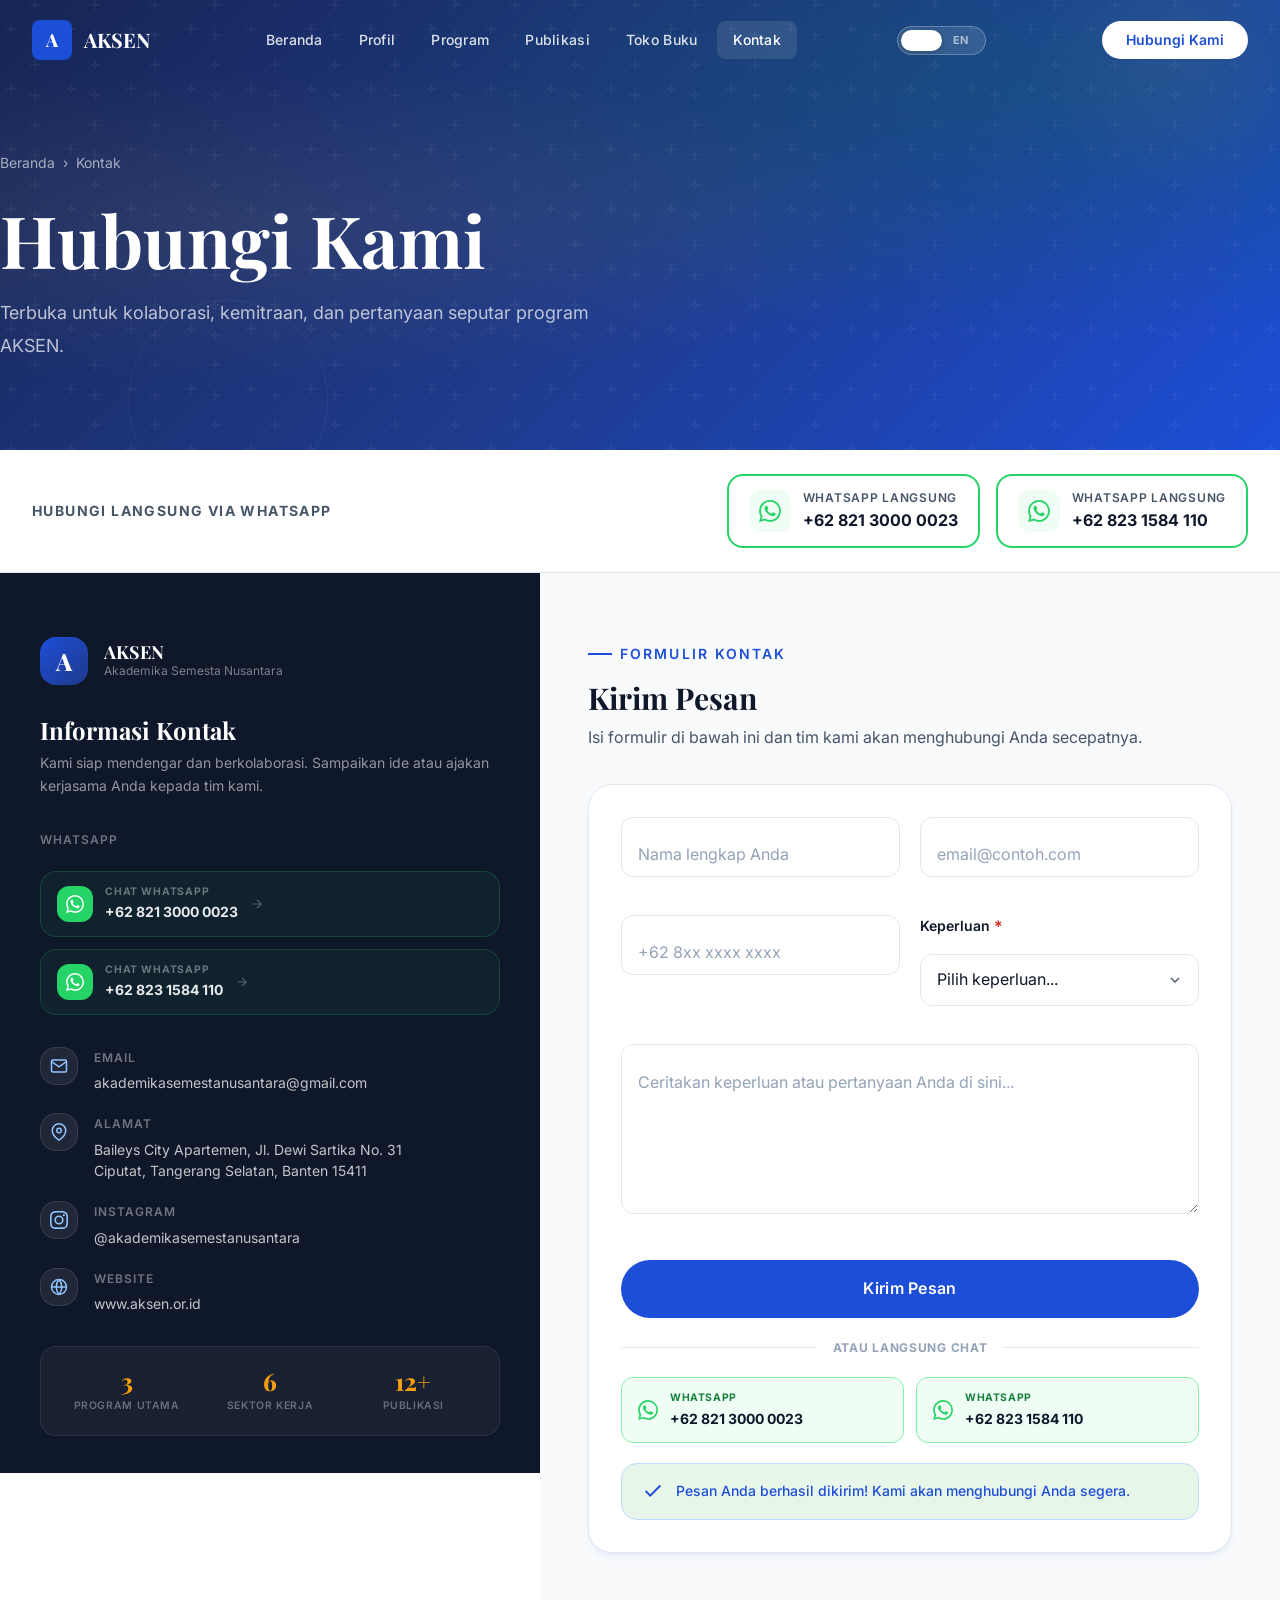
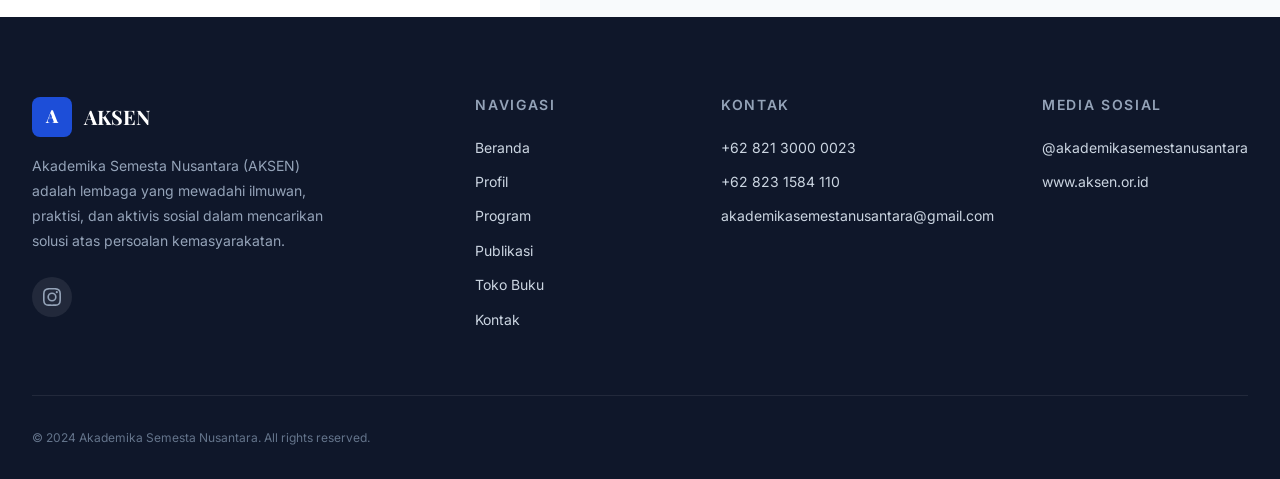
==== commit ad5d4ca9: "Initial commit: AKSEN website with bookstore page" ====
--- a/contact.html
+++ b/contact.html
@@ -41,6 +41,7 @@
           <a href="profile.html"     class="nav__link"        data-i18n="nav.profile">Profil</a>
           <a href="program.html"     class="nav__link"        data-i18n="nav.programs">Program</a>
           <a href="publication.html" class="nav__link"        data-i18n="nav.publications">Publikasi</a>
+          <a href="toko.html"        class="nav__link"        >Toko Buku</a>
           <a href="contact.html"     class="nav__link active" data-i18n="nav.contact">Kontak</a>
         </div>
         <button class="lang-toggle" data-lang-toggle data-active-lang="id" aria-label="Beralih ke Bahasa Inggris">
@@ -61,6 +62,7 @@
     <a href="profile.html"     data-i18n="nav.profile">Profil</a>
     <a href="program.html"     data-i18n="nav.programs">Program</a>
     <a href="publication.html" data-i18n="nav.publications">Publikasi</a>
+    <a href="toko.html"                                   >Toko Buku</a>
     <a href="contact.html"     data-i18n="nav.contact">Kontak</a>
     <button class="lang-toggle" data-lang-toggle data-active-lang="id" aria-label="Ganti bahasa">
       <span class="lang-toggle__pill"></span>
@@ -388,6 +390,7 @@
             <a href="profile.html"     data-i18n="nav.profile">Profil</a>
             <a href="program.html"     data-i18n="nav.programs">Program</a>
             <a href="publication.html" data-i18n="nav.publications">Publikasi</a>
+            <a href="toko.html"                                   >Toko Buku</a>
             <a href="contact.html"     data-i18n="nav.contact">Kontak</a>
           </div>
         </div>
--- a/css/components.css
+++ b/css/components.css
@@ -790,3 +790,28 @@
   opacity: 1;
   transform: translateX(-50%) translateY(-8px);
 }
+
+/* ── Responsive Two-Column Grid ─────────────────────────────
+   Replaces inline style="display:grid;grid-template-columns:1fr 1fr..."
+   that has no responsive override (found in index.html + profile.html).
+   ──────────────────────────────────────────────────────────── */
+.two-col-grid {
+  display: grid;
+  grid-template-columns: 1fr 1fr;
+  gap: var(--space-16);
+  align-items: center;
+}
+
+@media (max-width: 768px) {
+  .two-col-grid {
+    grid-template-columns: 1fr;
+    gap: var(--space-10);
+  }
+
+  /* Clip any absolute-positioned overlays (e.g. stat badges) that
+     extend beyond the column edge on mobile to prevent horiz. scroll */
+  .two-col-grid [style*="position:relative"],
+  .two-col-grid [data-reveal] {
+    overflow: hidden;
+  }
+}
